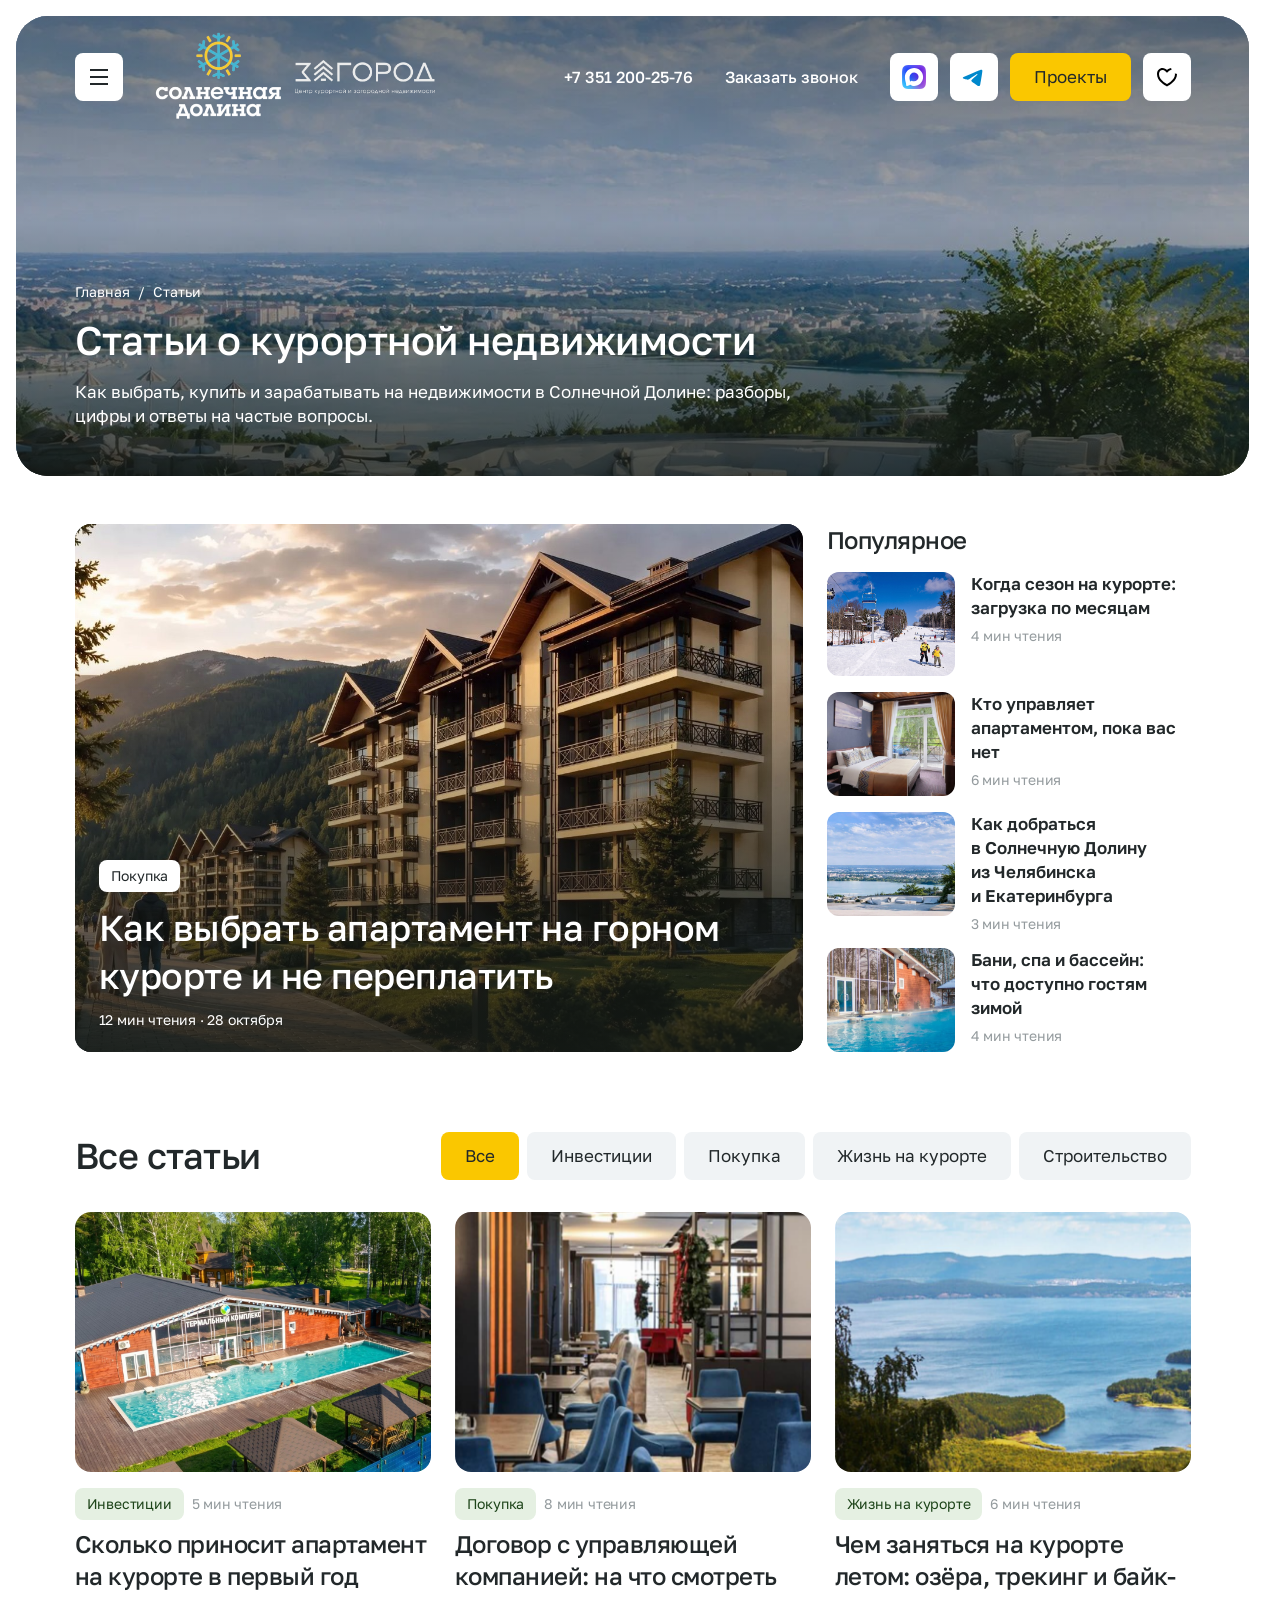
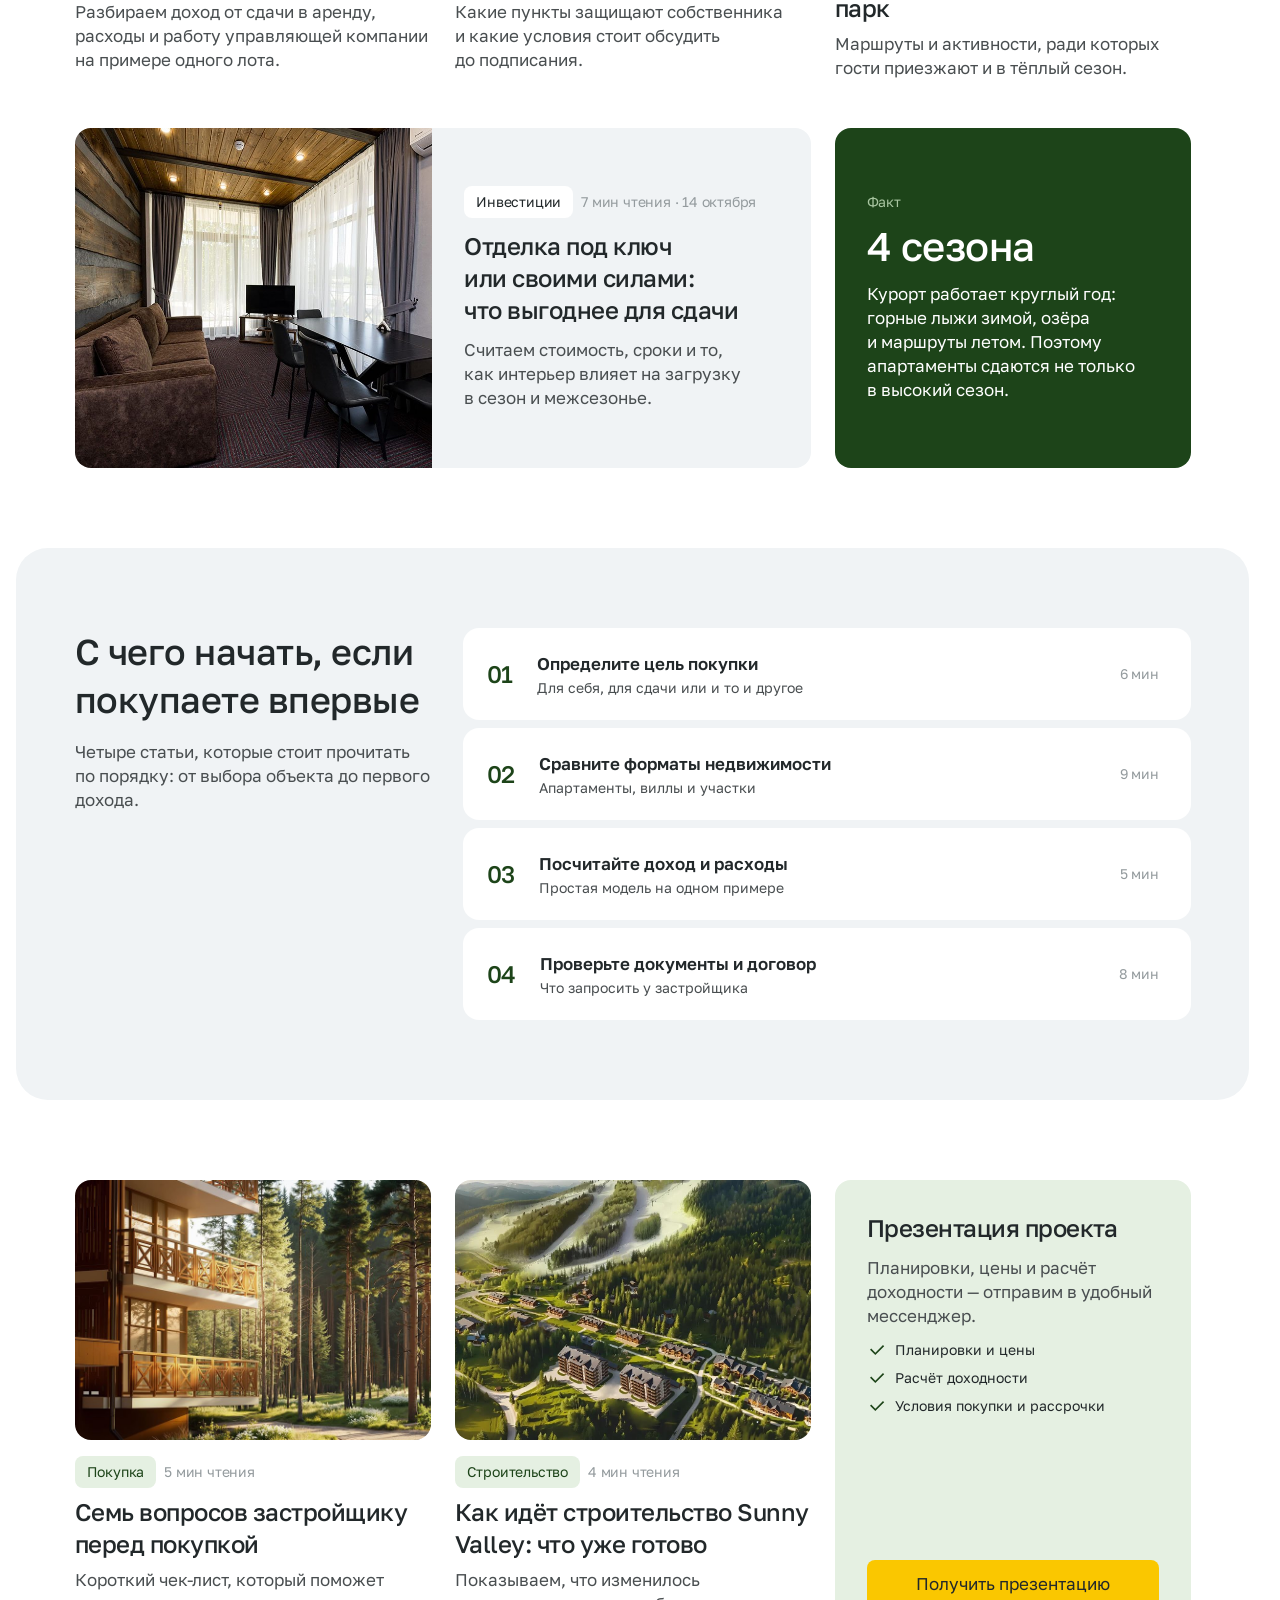
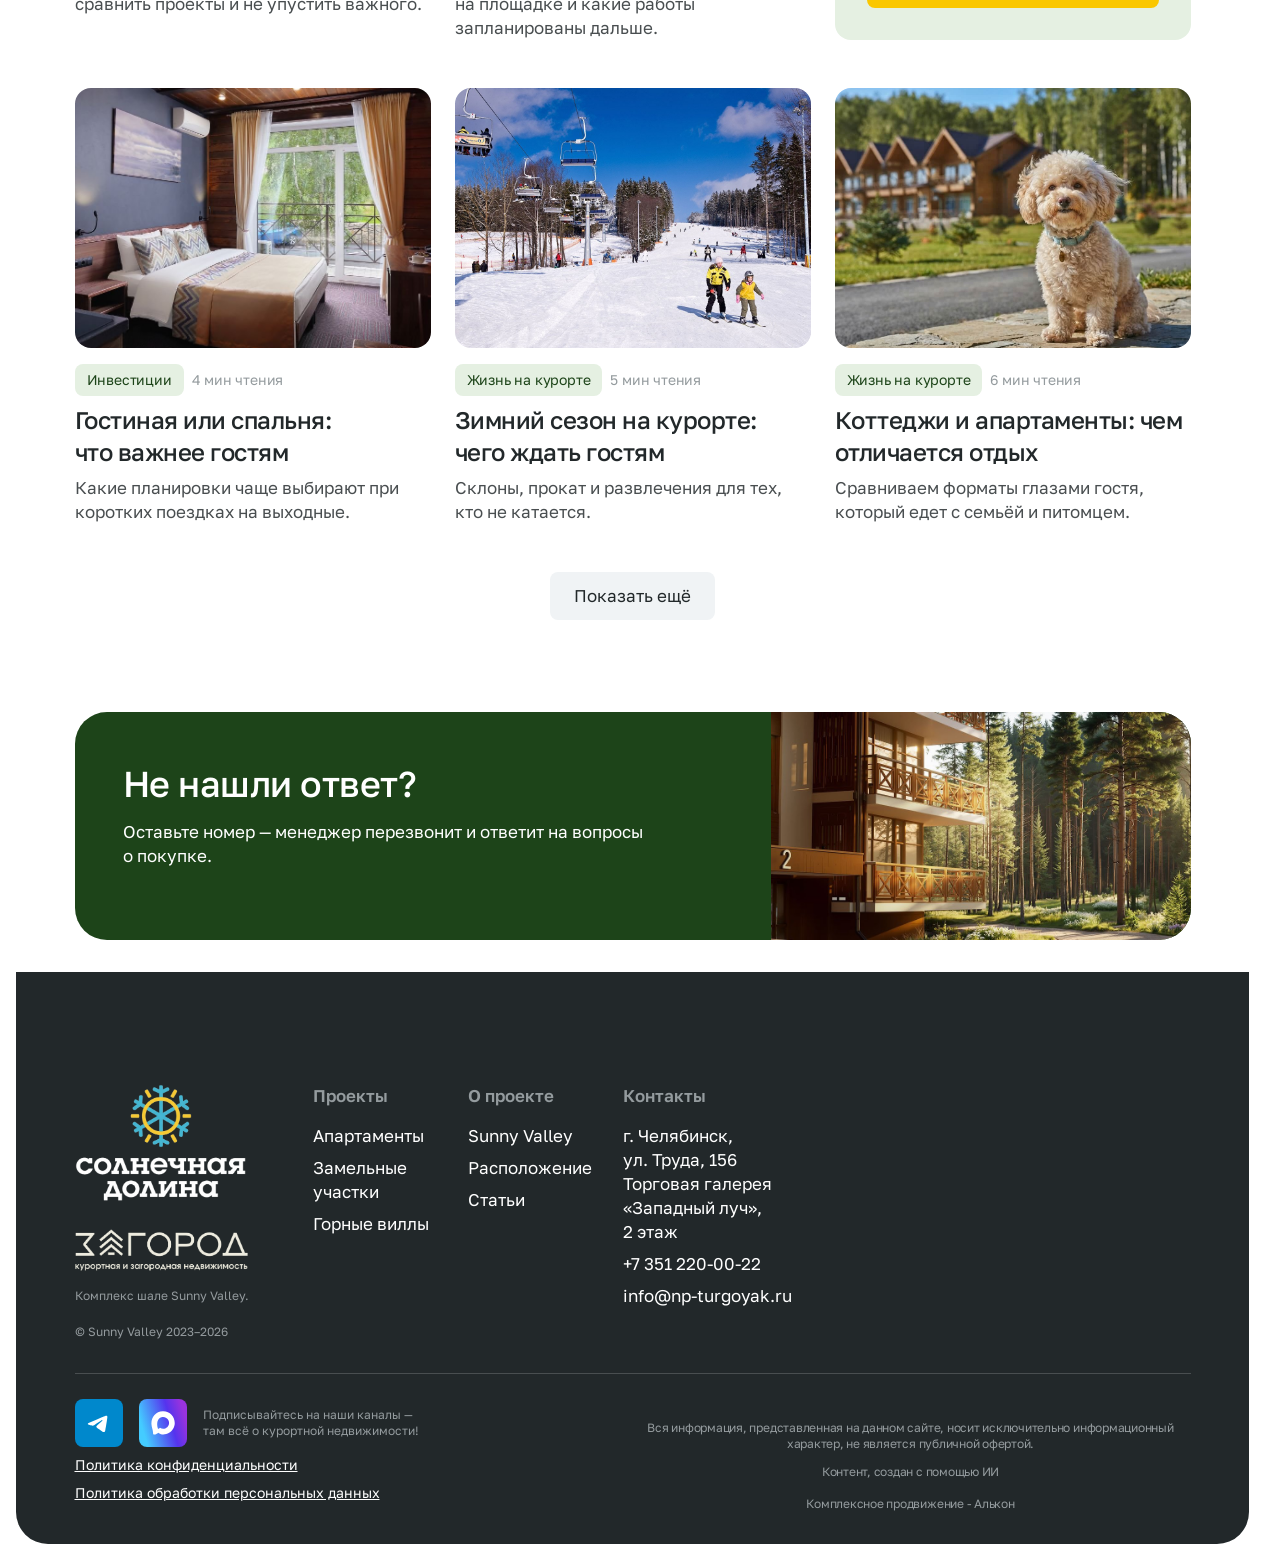
==== articles.html @ 43f81c5d "Add articles list page Co-Authored-By: Claude Opus 5.5 <noreply@anthropic.com>" ====
<!DOCTYPE html>
<html lang="ru">
<head>
  <meta charset="UTF-8">
  <meta name="viewport" content="width=device-width, initial-scale=1.0">
  <meta name="format-detection" content="telephone=no">
  <title>Статьи о курортной недвижимости — Солнечная Долина</title>
  <meta name="description" content="Как выбрать, купить и зарабатывать на недвижимости в Солнечной Долине: разборы, цифры и ответы на частые вопросы.">
  <link rel="preconnect" href="https://fonts.googleapis.com">
  <link rel="preconnect" href="https://fonts.gstatic.com" crossorigin>
  <link href="https://fonts.googleapis.com/css2?family=Golos+Text:wght@400..900&display=swap" rel="stylesheet">
  <!-- Snapshot of the live site's styles, for local preview only. On the site they come from the template. -->
  <link rel="stylesheet" href="assets/css/site/fav-aparts.css">
  <link rel="stylesheet" href="assets/css/site/site-inline.css">
  <link rel="stylesheet" href="assets/css/articles.css">
</head>
<body id="up" class="main-body articles-page">
<!-- SITE HEADER: comes from the site template -->
<header class="header hidden header_sticky" id="header-sticky">
      <div class="header__menu-dimmer"></div>
      <div class="container">
      <div class="header__background"></div>
      <div class="header__container">
        <div class="header__hamburger-wrapper">
          <button class="header__hamburger-button button button_icn" data-hint-text="Меню">
            <img src="data:image/svg+xml,%3csvg%20width='24'%20height='24'%20viewBox='0%200%2024%2024'%20fill='none'%20xmlns='http://www.w3.org/2000/svg'%3e%3cpath%20d='M3%204H21V6H3V4ZM3%2011H21V13H3V11ZM3%2018H21V20H3V18Z'%20fill='%2322282A'/%3e%3c/svg%3e" alt="hamburger-icon">
          </button>
          <button class="header__close-button header__hamburger-button button button_icn button_light" data-hint-text="Закрыть меню">
            <img src="data:image/svg+xml,%3csvg%20width='24'%20height='24'%20viewBox='0%200%2024%2024'%20fill='none'%20xmlns='http://www.w3.org/2000/svg'%3e%3cpath%20d='M11.9997%2010.5865L16.9495%205.63672L18.3637%207.05093L13.4139%2012.0007L18.3637%2016.9504L16.9495%2018.3646L11.9997%2013.4149L7.04996%2018.3646L5.63574%2016.9504L10.5855%2012.0007L5.63574%207.05093L7.04996%205.63672L11.9997%2010.5865Z'%20fill='%2322282A'/%3e%3c/svg%3e" alt="hamburger-icon">
          </button>
          <div class="header__hamburder-menu">
                <nav>
                                      <a href="#o_nas" class="header__hamburder-menu-link">О проекте</a>
                                      <a href="#section-advantages" class="header__hamburder-menu-link">Инфраструктура</a>
                                      <a href="#contacts" class="header__hamburder-menu-link">Контакты</a>
                                  </nav>
                <nav class="header__hamburder-menu-projects">
                  <a href="/apartments/" class="header__hamburder-menu-link">Апартаменты</a>
                  <a href="/4sezona/" class="header__hamburder-menu-link">Земельные участки</a>
                  <a href="/houses/" class="header__hamburder-menu-link">Горные виллы</a>
              <a href="articles.html" class="header__hamburder-menu-link">Статьи</a>
                </nav>
                                <div class="header__hamburger-contacts">
                  <div class="header__hamburger-contacts-buttons">
                    <a href="https://max.ru/u/f9LHodD0cOL8bo70xZxo55q7_jvmMdqgrEBxCfWlBI1Q8cMoKsWiyhj1p1c" target="_blank" class="button button_icn button_light" style="width: 100%;" data-hint-text="Написать в Max">
                      <img src="assets/img/max-logo.svg" style="width:24px;height:24px;" alt="max-icon">
                    </a>
                    <a href="https://t.me/Zagorodapart" target="_blank" class="button button_icn button_light" style="width: 100%;" data-hint-text="Написать в Telegram">
                      <img src="data:image/svg+xml,%3csvg%20width='24'%20height='24'%20viewBox='0%200%2024%2024'%20fill='none'%20xmlns='http://www.w3.org/2000/svg'%3e%3cpath%20d='M2.14753%2011.8099C7.3949%209.52374%2010.894%208.01654%2012.6447%207.28833C17.6435%205.20916%2018.6822%204.84799%2019.3592%204.83606C19.5081%204.83344%2019.8411%204.87034%2020.0567%205.04534C20.2388%205.1931%2020.2889%205.39271%2020.3129%205.5328C20.3369%205.6729%2020.3667%205.99204%2020.343%206.2414C20.0721%209.08763%2018.9%2015.9947%2018.3037%2019.1825C18.0514%2020.5314%2017.5546%2020.9836%2017.0736%2021.0279C16.0283%2021.1241%2015.2345%2020.3371%2014.2221%2019.6735C12.6379%2018.635%2011.7429%2017.9885%2010.2051%2016.9751C8.42795%2015.804%209.58001%2015.1603%2010.5928%2014.1084C10.8579%2013.8331%2015.4635%209.64397%2015.5526%209.26395C15.5637%209.21642%2015.5741%209.03926%2015.4688%208.94571C15.3636%208.85216%2015.2083%208.88415%2015.0962%208.9096C14.9373%208.94566%2012.4064%2010.6184%207.50365%2013.928C6.78528%2014.4212%206.13461%2014.6616%205.55163%2014.649C4.90893%2014.6351%203.67265%2014.2856%202.7536%2013.9869C1.62635%2013.6204%200.730432%2013.4267%200.808447%2012.8044C0.849081%2012.4803%201.29544%2012.1488%202.14753%2011.8099Z'%20fill='%230088CC'/%3e%3c/svg%3e" alt="telegram-icon">
                    </a>
                  </div>
                  <span class="header__hamburger-contacts-address">
                    г. Челябинск, ул.&nbsp;Труда, 156 Торговая галерея &laquo;Западный луч&raquo;, 2&nbsp;этаж                  </span>
                  <span class="header__hamburger-contacts-address">
                                      </span>
                  <a href="tel:+73512200022" class="header__hamburger-contacts-phone">+7 351 220-00-22</a>
                </div>  
          </div>
        </div>
        <a href="/" class="header__logo">
          <img class="header__logo_mobile" src="assets/img/logo-sun.png" alt="baden-logo">
          <img class="header__logo_desc header__logo_desc_sun" src="assets/img/logo-sun.png" alt="baden-logo">
        </a>
        <a href="#up" class="header__up-link">
          <svg width="24" height="24" viewBox="0 0 24 24" fill="currentColor" xmlns="http://www.w3.org/2000/svg">
            <path d="M12.9999 7.82843V20H10.9999V7.82843L5.6359 13.1924L4.22168 11.7782L11.9999 4L19.7781 11.7782L18.3639 13.1924L12.9999 7.82843Z"/>
          </svg>            
          Наверх
        </a>
        <a href="tel:+73512200022" class="header__link header__phone-link">+7 351 200-25-76</a>
        <a class="header__link form-popup-btn" data-popup-text="Получить консультацию специалиста">Заказать звонок</a>
        <div class="header__buttons-container"> 
          <a href="https://max.ru/u/f9LHodD0cOL8bo70xZxo55q7_jvmMdqgrEBxCfWlBI1Q8cMoKsWiyhj1p1c" target="_blank" class="button button_icn whatsapp-btn" data-hint-text="Написать в Max">
            <img src="assets/img/max-logo.svg" style="width:24px;height:24px;" alt="max-icon">
          </a>
          <a href="https://t.me/Zagorodapart" target="_blank" class="button button_icn tg-btn" data-hint-text="Написать в Telegram">
            <img src="data:image/svg+xml,%3csvg%20width='24'%20height='24'%20viewBox='0%200%2024%2024'%20fill='none'%20xmlns='http://www.w3.org/2000/svg'%3e%3cpath%20d='M2.14753%2011.8099C7.3949%209.52374%2010.894%208.01654%2012.6447%207.28833C17.6435%205.20916%2018.6822%204.84799%2019.3592%204.83606C19.5081%204.83344%2019.8411%204.87034%2020.0567%205.04534C20.2388%205.1931%2020.2889%205.39271%2020.3129%205.5328C20.3369%205.6729%2020.3667%205.99204%2020.343%206.2414C20.0721%209.08763%2018.9%2015.9947%2018.3037%2019.1825C18.0514%2020.5314%2017.5546%2020.9836%2017.0736%2021.0279C16.0283%2021.1241%2015.2345%2020.3371%2014.2221%2019.6735C12.6379%2018.635%2011.7429%2017.9885%2010.2051%2016.9751C8.42795%2015.804%209.58001%2015.1603%2010.5928%2014.1084C10.8579%2013.8331%2015.4635%209.64397%2015.5526%209.26395C15.5637%209.21642%2015.5741%209.03926%2015.4688%208.94571C15.3636%208.85216%2015.2083%208.88415%2015.0962%208.9096C14.9373%208.94566%2012.4064%2010.6184%207.50365%2013.928C6.78528%2014.4212%206.13461%2014.6616%205.55163%2014.649C4.90893%2014.6351%203.67265%2014.2856%202.7536%2013.9869C1.62635%2013.6204%200.730432%2013.4267%200.808447%2012.8044C0.849081%2012.4803%201.29544%2012.1488%202.14753%2011.8099Z'%20fill='%230088CC'/%3e%3c/svg%3e" alt="telegram-icon">
          </a>
                                      <a href="/projects/" class="button button_main header__apart-btn">
                  Проекты                </a>
                        
            <a class="button button_icn hint_to_right header-fav-btn" data-hint-text="В избранном пусто" href="/favourites">
                <svg width="24" height="24" viewBox="0 0 24 24" fill="var(--svg-gray-color)" xmlns="http://www.w3.org/2000/svg">
                  <path d="M16.5 3C19.5376 3 22 5.5 22 9C22 16 14.5 20 12 21.5C9.5 20 2 16 2 9C2 5.5 4.5 3 7.5 3C9.35997 3 11 4 12 5C13 4 14.64 3 16.5 3ZM12.9339 18.6038C13.8155 18.0485 14.61 17.4955 15.3549 16.9029C18.3337 14.533 20 11.9435 20 9C20 6.64076 18.463 5 16.5 5C15.4241 5 14.2593 5.56911 13.4142 6.41421L12 7.82843L10.5858 6.41421C9.74068 5.56911 8.5759 5 7.5 5C5.55906 5 4 6.6565 4 9C4 11.9435 5.66627 14.533 8.64514 16.9029C9.39 17.4955 10.1845 18.0485 11.0661 18.6038C11.3646 18.7919 11.6611 18.9729 12 19.1752C12.3389 18.9729 12.6354 18.7919 12.9339 18.6038Z"/>
                </svg>    
                <div class="fav-button-count"></div> 
              </a>
                  </div>
      </div>
    </div>
  </header>
<div class="header_logo_mobile_banner">
  <img src="assets/img/logo-strip.svg" alt="Загород: курортная и загородная недвижимость">
</div>
<section class="hero articles-hero" id="hero">
<header class="header header_main_bl">
  <div class="header__menu-dimmer"></div>  
  <div class="container">
      <div class="header__background"></div>
      <div class="header__container">
        <div class="header__hamburger-wrapper">
          <button class="header__hamburger-button button button_icn"  data-hint-text="Меню">
            <img src="data:image/svg+xml,%3csvg%20width='24'%20height='24'%20viewBox='0%200%2024%2024'%20fill='none'%20xmlns='http://www.w3.org/2000/svg'%3e%3cpath%20d='M3%204H21V6H3V4ZM3%2011H21V13H3V11ZM3%2018H21V20H3V18Z'%20fill='%2322282A'/%3e%3c/svg%3e" alt="hamburger-icon">
          </button>
          <button class="header__close-button header__hamburger-button button button_icn button_light"  data-hint-text="Закрыть меню">
            <img src="data:image/svg+xml,%3csvg%20width='24'%20height='24'%20viewBox='0%200%2024%2024'%20fill='none'%20xmlns='http://www.w3.org/2000/svg'%3e%3cpath%20d='M11.9997%2010.5865L16.9495%205.63672L18.3637%207.05093L13.4139%2012.0007L18.3637%2016.9504L16.9495%2018.3646L11.9997%2013.4149L7.04996%2018.3646L5.63574%2016.9504L10.5855%2012.0007L5.63574%207.05093L7.04996%205.63672L11.9997%2010.5865Z'%20fill='%2322282A'/%3e%3c/svg%3e" alt="hamburger-icon">
          </button>
          <div class="header__hamburder-menu">
            <nav>
                              <a href="#o_nas" class="header__hamburder-menu-link">О проекте</a>
                              <a href="#section-advantages" class="header__hamburder-menu-link">Инфраструктура</a>
                              <a href="#contacts" class="header__hamburder-menu-link">Контакты</a>
                          </nav>
            <nav class="header__hamburder-menu-projects">
              <a href="/apartments/" class="header__hamburder-menu-link">Апартаменты</a>
              <a href="/4sezona/" class="header__hamburder-menu-link">Земельные участки</a>
              <a href="/houses/" class="header__hamburder-menu-link">Горные виллы</a>
              <a href="articles.html" class="header__hamburder-menu-link">Статьи</a>
            </nav>
                        <div class="header__hamburger-contacts">
              <div class="header__hamburger-contacts-buttons">
                <a href="https://max.ru/u/f9LHodD0cOL8bo70xZxo55q7_jvmMdqgrEBxCfWlBI1Q8cMoKsWiyhj1p1c" target="_blank" class="button button_icn button_light" style="width: 100%;" data-hint-text="Написать в Max">
                  <img src="assets/img/max-logo.svg" alt="max-icon" style="width: 24px; height: 24px;">
                </a>
                <a href="https://t.me/Zagorodapart" target="_blank" class="button button_icn button_light" style="width: 100%;" data-hint-text="Написать в Telegram">
                  <img src="data:image/svg+xml,%3csvg%20width='24'%20height='24'%20viewBox='0%200%2024%2024'%20fill='none'%20xmlns='http://www.w3.org/2000/svg'%3e%3cpath%20d='M2.14753%2011.8099C7.3949%209.52374%2010.894%208.01654%2012.6447%207.28833C17.6435%205.20916%2018.6822%204.84799%2019.3592%204.83606C19.5081%204.83344%2019.8411%204.87034%2020.0567%205.04534C20.2388%205.1931%2020.2889%205.39271%2020.3129%205.5328C20.3369%205.6729%2020.3667%205.99204%2020.343%206.2414C20.0721%209.08763%2018.9%2015.9947%2018.3037%2019.1825C18.0514%2020.5314%2017.5546%2020.9836%2017.0736%2021.0279C16.0283%2021.1241%2015.2345%2020.3371%2014.2221%2019.6735C12.6379%2018.635%2011.7429%2017.9885%2010.2051%2016.9751C8.42795%2015.804%209.58001%2015.1603%2010.5928%2014.1084C10.8579%2013.8331%2015.4635%209.64397%2015.5526%209.26395C15.5637%209.21642%2015.5741%209.03926%2015.4688%208.94571C15.3636%208.85216%2015.2083%208.88415%2015.0962%208.9096C14.9373%208.94566%2012.4064%2010.6184%207.50365%2013.928C6.78528%2014.4212%206.13461%2014.6616%205.55163%2014.649C4.90893%2014.6351%203.67265%2014.2856%202.7536%2013.9869C1.62635%2013.6204%200.730432%2013.4267%200.808447%2012.8044C0.849081%2012.4803%201.29544%2012.1488%202.14753%2011.8099Z'%20fill='%230088CC'/%3e%3c/svg%3e" alt="telegram-icon">
                </a>
              </div>
              <span class="header__hamburger-contacts-address">
                г. Челябинск, ул.&nbsp;Труда, 156 Торговая галерея &laquo;Западный луч&raquo;, 2&nbsp;этаж              </span>
              <span class="header__hamburger-contacts-address">
                              </span>
              <a href="tel:+73512200022" class="header__hamburger-contacts-phone">+7 351 220-00-22</a>
            </div>  
          </div>
        </div>
        <a href="/" class="header__logo">
                    <img class="header__logo_mobile" src="assets/img/logo-sun.png" alt="baden-logo">
          <img class="header__logo_desc header__logo_desc_sun" src="assets/img/logo-sun.png" alt="baden-logo">
          <img class="header__logo_desc header__logo_desc_z" src="assets/img/logo-zagorod-footer.png" alt="baden-logo">
        </a>
        <a href="tel:+73512200022" class="header__link header__phone-link">+7 351 200-25-76</a>
        <burron class="header__link form-popup-btn" data-popup-text="Получить консультацию специалиста">Заказать звонок</burron>
        <div class="header__buttons-container">
          <a href="https://max.ru/u/f9LHodD0cOL8bo70xZxo55q7_jvmMdqgrEBxCfWlBI1Q8cMoKsWiyhj1p1c" target="_blank" class="button button_icn whatsapp-btn" data-hint-text="Написать в Max">
            <img src="assets/img/max-logo.svg" alt="max-icon" style="width: 24px; height: 24px;">
          </a>
          <a href="https://t.me/Zagorodapart" target="_blank" class="button button_icn tg-btn" data-hint-text="Написать в Telegram">
            <img src="data:image/svg+xml,%3csvg%20width='24'%20height='24'%20viewBox='0%200%2024%2024'%20fill='none'%20xmlns='http://www.w3.org/2000/svg'%3e%3cpath%20d='M2.14753%2011.8099C7.3949%209.52374%2010.894%208.01654%2012.6447%207.28833C17.6435%205.20916%2018.6822%204.84799%2019.3592%204.83606C19.5081%204.83344%2019.8411%204.87034%2020.0567%205.04534C20.2388%205.1931%2020.2889%205.39271%2020.3129%205.5328C20.3369%205.6729%2020.3667%205.99204%2020.343%206.2414C20.0721%209.08763%2018.9%2015.9947%2018.3037%2019.1825C18.0514%2020.5314%2017.5546%2020.9836%2017.0736%2021.0279C16.0283%2021.1241%2015.2345%2020.3371%2014.2221%2019.6735C12.6379%2018.635%2011.7429%2017.9885%2010.2051%2016.9751C8.42795%2015.804%209.58001%2015.1603%2010.5928%2014.1084C10.8579%2013.8331%2015.4635%209.64397%2015.5526%209.26395C15.5637%209.21642%2015.5741%209.03926%2015.4688%208.94571C15.3636%208.85216%2015.2083%208.88415%2015.0962%208.9096C14.9373%208.94566%2012.4064%2010.6184%207.50365%2013.928C6.78528%2014.4212%206.13461%2014.6616%205.55163%2014.649C4.90893%2014.6351%203.67265%2014.2856%202.7536%2013.9869C1.62635%2013.6204%200.730432%2013.4267%200.808447%2012.8044C0.849081%2012.4803%201.29544%2012.1488%202.14753%2011.8099Z'%20fill='%230088CC'/%3e%3c/svg%3e" alt="telegram-icon">
          </a>
                                          <a href="/projects/" class="button button_mobile button_main header__apart-btn">
                    Проекты                  </a>
                            <a class="button button_icn hint_to_right header-fav-btn" data-hint-text="В избранном пусто" href="/favourites">
                <svg width="24" height="24" viewBox="0 0 24 24" fill="var(--svg-gray-color)" xmlns="http://www.w3.org/2000/svg">
                  <path d="M16.5 3C19.5376 3 22 5.5 22 9C22 16 14.5 20 12 21.5C9.5 20 2 16 2 9C2 5.5 4.5 3 7.5 3C9.35997 3 11 4 12 5C13 4 14.64 3 16.5 3ZM12.9339 18.6038C13.8155 18.0485 14.61 17.4955 15.3549 16.9029C18.3337 14.533 20 11.9435 20 9C20 6.64076 18.463 5 16.5 5C15.4241 5 14.2593 5.56911 13.4142 6.41421L12 7.82843L10.5858 6.41421C9.74068 5.56911 8.5759 5 7.5 5C5.55906 5 4 6.6565 4 9C4 11.9435 5.66627 14.533 8.64514 16.9029C9.39 17.4955 10.1845 18.0485 11.0661 18.6038C11.3646 18.7919 11.6611 18.9729 12 19.1752C12.3389 18.9729 12.6354 18.7919 12.9339 18.6038Z"/>
                </svg>   
                <div class="fav-button-count"></div> 
              </a>
                  </div>
      </div>
  </div>
</header>
  <div class="articles-hero__card">
    <img class="articles-hero__image" src="assets/img/lake-terrace.jpg" alt="" width="1600" height="824">
    <div class="container">
      <div class="articles-hero__content">
        <nav aria-label="Хлебные крошки">
          <ol class="articles-breadcrumbs"><li><a href="/">Главная</a></li><li>Статьи</li></ol>
        </nav>
        <div class="articles-hero__text">
          <h1 class="articles-title">Статьи о&nbsp;курортной недвижимости</h1>
          <p class="articles-text">Как&nbsp;выбрать, купить и&nbsp;зарабатывать на&nbsp;недвижимости в&nbsp;Солнечной Долине: разборы, цифры и&nbsp;ответы на&nbsp;частые вопросы.</p>
        </div>
      </div>
    </div>
  </div>
</section>

<main>
<div class="container">
  <section class="articles-featured" data-article-curated aria-label="Главное">
    <article class="article-card article-card_featured">
      <img class="article-card__image" src="assets/img/hero-apartments.jpg" alt="" width="856" height="520">
      <div class="article-card__body">
        <span class="article-tag article-tag_white">Покупка</span>
        <h2 class="articles-heading"><a class="article-card__link" href="article.html">Как&nbsp;выбрать апартамент на&nbsp;горном курорте и&nbsp;не&nbsp;переплатить</a></h2>
        <span class="articles-muted">12&nbsp;мин чтения · 28&nbsp;октября</span>
      </div>
    </article>
    <div class="articles-popular">
      <h2 class="articles-subheading">Популярное</h2>
      <article class="article-card article-card_compact">
        <img class="article-card__image" src="assets/img/ski-lift.jpg" alt="" loading="lazy" width="128" height="104">
        <div class="article-card__body">
          <a class="article-card__link articles-text" href="article.html">Когда сезон на&nbsp;курорте: загрузка по&nbsp;месяцам</a>
          <span class="articles-muted">4&nbsp;мин чтения</span>
        </div>
      </article>
      <article class="article-card article-card_compact">
        <img class="article-card__image" src="assets/img/interior-bedroom.jpg" alt="" loading="lazy" width="128" height="104">
        <div class="article-card__body">
          <a class="article-card__link articles-text" href="article.html">Кто управляет апартаментом, пока вас нет</a>
          <span class="articles-muted">6&nbsp;мин чтения</span>
        </div>
      </article>
      <article class="article-card article-card_compact">
        <img class="article-card__image" src="assets/img/lake-terrace.jpg" alt="" loading="lazy" width="128" height="104">
        <div class="article-card__body">
          <a class="article-card__link articles-text" href="article.html">Как&nbsp;добраться в&nbsp;Солнечную Долину из&nbsp;Челябинска и&nbsp;Екатеринбурга</a>
          <span class="articles-muted">3&nbsp;мин чтения</span>
        </div>
      </article>
      <article class="article-card article-card_compact">
        <img class="article-card__image" src="assets/img/pool-winter.jpg" alt="" loading="lazy" width="128" height="104">
        <div class="article-card__body">
          <a class="article-card__link articles-text" href="article.html">Бани, спа и&nbsp;бассейн: что&nbsp;доступно гостям зимой</a>
          <span class="articles-muted">4&nbsp;мин чтения</span>
        </div>
      </article>
    </div>
  </section>

  <section class="articles-section">
    <div class="articles-toolbar">
      <h2 class="articles-heading">Все статьи</h2>
      <div class="articles-filters" data-article-filters role="group" aria-label="Рубрики">
        <button class="button tab active" type="button" data-article-filter="all" aria-pressed="true">Все</button>
        <button class="button tab" type="button" data-article-filter="invest" aria-pressed="false">Инвестиции</button>
        <button class="button tab" type="button" data-article-filter="purchase" aria-pressed="false">Покупка</button>
        <button class="button tab" type="button" data-article-filter="resort" aria-pressed="false">Жизнь на&nbsp;курорте</button>
        <button class="button tab" type="button" data-article-filter="construction" aria-pressed="false">Строительство</button>
      </div>
    </div>
    <div class="articles-grid">
  <article class="article-card" data-article-category="invest">
    <img class="article-card__image" src="assets/img/pool-aerial.jpg" alt="" loading="lazy" width="416" height="260">
    <div class="article-card__body">
      <div class="article-card__meta">
        <span class="article-tag">Инвестиции</span>
        <span class="articles-muted">5&nbsp;мин чтения</span>
      </div>
      <h3 class="articles-subheading"><a class="article-card__link" href="article.html">Сколько приносит апартамент на&nbsp;курорте в&nbsp;первый год</a></h3>
      <p class="article-card__excerpt articles-text">Разбираем доход от&nbsp;сдачи в&nbsp;аренду, расходы и&nbsp;работу управляющей компании на&nbsp;примере одного лота.</p>
    </div>
  </article>
  <article class="article-card" data-article-category="purchase">
    <img class="article-card__image" src="assets/img/restaurant.jpg" alt="" loading="lazy" width="416" height="260">
    <div class="article-card__body">
      <div class="article-card__meta">
        <span class="article-tag">Покупка</span>
        <span class="articles-muted">8&nbsp;мин чтения</span>
      </div>
      <h3 class="articles-subheading"><a class="article-card__link" href="article.html">Договор с&nbsp;управляющей компанией: на&nbsp;что&nbsp;смотреть</a></h3>
      <p class="article-card__excerpt articles-text article-card__excerpt_optional">Какие пункты защищают собственника и&nbsp;какие условия стоит обсудить до&nbsp;подписания.</p>
    </div>
  </article>
  <article class="article-card" data-article-category="resort">
    <img class="article-card__image" src="assets/img/lake-view.jpg" alt="" loading="lazy" width="416" height="260">
    <div class="article-card__body">
      <div class="article-card__meta">
        <span class="article-tag">Жизнь на&nbsp;курорте</span>
        <span class="articles-muted">6&nbsp;мин чтения</span>
      </div>
      <h3 class="articles-subheading"><a class="article-card__link" href="article.html">Чем заняться на&nbsp;курорте летом: озёра, трекинг и&nbsp;байк-парк</a></h3>
      <p class="article-card__excerpt articles-text article-card__excerpt_optional">Маршруты и&nbsp;активности, ради которых гости приезжают и&nbsp;в&nbsp;тёплый сезон.</p>
    </div>
  </article>
  <article class="article-card article-card_horizontal" data-article-category="invest">
    <img class="article-card__image" src="assets/img/interior-living.jpg" alt="" loading="lazy" width="416" height="260">
    <div class="article-card__body">
      <div class="article-card__meta">
        <span class="article-tag article-tag_white">Инвестиции</span>
        <span class="articles-muted">7&nbsp;мин чтения · 14&nbsp;октября</span>
      </div>
      <h3 class="articles-subheading"><a class="article-card__link" href="article.html">Отделка под ключ или&nbsp;своими силами: что&nbsp;выгоднее для&nbsp;сдачи</a></h3>
      <p class="article-card__excerpt articles-text article-card__excerpt_optional">Считаем стоимость, сроки и&nbsp;то, как&nbsp;интерьер влияет на&nbsp;загрузку в&nbsp;сезон и&nbsp;межсезонье.</p>
    </div>
  </article>
  <aside class="articles-tile articles-tile_fact" data-article-curated>
    <span class="articles-muted">Факт</span>
    <span class="articles-title">4&nbsp;сезона</span>
    <p class="articles-text">Курорт работает круглый год: горные лыжи зимой, озёра и&nbsp;маршруты летом. Поэтому апартаменты сдаются не&nbsp;только в&nbsp;высокий сезон.</p>
  </aside>
    </div>
  </section>
</div>

<section class="articles-band" data-article-curated aria-labelledby="start-heading">
  <div class="container">
    <div class="articles-band__inner">
      <div class="articles-band__intro">
        <h2 class="articles-heading articles-heading_band" id="start-heading">С&nbsp;чего начать, если покупаете впервые</h2>
        <p class="articles-text">Четыре статьи, которые стоит прочитать по&nbsp;порядку: от&nbsp;выбора объекта до&nbsp;первого дохода.</p>
      </div>
      <ol class="articles-steps-list">
        <li><a href="article.html">
          <span class="articles-subheading articles-steps-list__number">01</span>
          <span class="articles-steps-list__text"><span class="articles-steps-list__title articles-text">Определите цель покупки</span><span class="articles-steps-list__note">Для&nbsp;себя, для&nbsp;сдачи или&nbsp;и&nbsp;то и&nbsp;другое</span></span>
          <span class="articles-muted articles-steps-list__time">6&nbsp;мин</span>
        </a></li>
        <li><a href="article.html">
          <span class="articles-subheading articles-steps-list__number">02</span>
          <span class="articles-steps-list__text"><span class="articles-steps-list__title articles-text">Сравните форматы недвижимости</span><span class="articles-steps-list__note">Апартаменты, виллы и&nbsp;участки</span></span>
          <span class="articles-muted articles-steps-list__time">9&nbsp;мин</span>
        </a></li>
        <li><a href="article.html">
          <span class="articles-subheading articles-steps-list__number">03</span>
          <span class="articles-steps-list__text"><span class="articles-steps-list__title articles-text">Посчитайте доход и&nbsp;расходы</span><span class="articles-steps-list__note">Простая модель на&nbsp;одном примере</span></span>
          <span class="articles-muted articles-steps-list__time">5&nbsp;мин</span>
        </a></li>
        <li><a href="article.html">
          <span class="articles-subheading articles-steps-list__number">04</span>
          <span class="articles-steps-list__text"><span class="articles-steps-list__title articles-text">Проверьте документы и&nbsp;договор</span><span class="articles-steps-list__note">Что&nbsp;запросить у&nbsp;застройщика</span></span>
          <span class="articles-muted articles-steps-list__time">8&nbsp;мин</span>
        </a></li>
      </ol>
    </div>
  </div>
</section>

<div class="container">
  <section class="articles-section" aria-label="Ещё статьи">
    <div class="articles-grid">
  <article class="article-card" data-article-category="purchase">
    <img class="article-card__image" src="assets/img/balcony-forest.jpg" alt="" loading="lazy" width="416" height="260">
    <div class="article-card__body">
      <div class="article-card__meta">
        <span class="article-tag">Покупка</span>
        <span class="articles-muted">5&nbsp;мин чтения</span>
      </div>
      <h3 class="articles-subheading"><a class="article-card__link" href="article.html">Семь вопросов застройщику перед покупкой</a></h3>
      <p class="article-card__excerpt articles-text article-card__excerpt_optional">Короткий чек-лист, который поможет сравнить проекты и&nbsp;не&nbsp;упустить важного.</p>
    </div>
  </article>
  <article class="article-card" data-article-category="construction">
    <img class="article-card__image" src="assets/img/genplan-aerial.jpg" alt="" loading="lazy" width="416" height="260">
    <div class="article-card__body">
      <div class="article-card__meta">
        <span class="article-tag">Строительство</span>
        <span class="articles-muted">4&nbsp;мин чтения</span>
      </div>
      <h3 class="articles-subheading"><a class="article-card__link" href="article.html">Как&nbsp;идёт строительство Sunny Valley: что&nbsp;уже готово</a></h3>
      <p class="article-card__excerpt articles-text article-card__excerpt_optional">Показываем, что&nbsp;изменилось на&nbsp;площадке и&nbsp;какие работы запланированы дальше.</p>
    </div>
  </article>
  <aside class="articles-tile articles-tile_promo" data-article-curated>
    <div>
      <h3 class="articles-subheading">Презентация проекта</h3>
      <p class="articles-text">Планировки, цены и&nbsp;расчёт доходности&nbsp;— отправим в&nbsp;удобный мессенджер.</p>
      <ul class="articles-points">
        <li><svg viewBox="0 0 24 24" aria-hidden="true"><path d="M10 15.17L19.19 5.98L20.6 7.4L10 18L3.64 11.64L5.05 10.22L10 15.17Z"/></svg>Планировки и&nbsp;цены</li>
        <li><svg viewBox="0 0 24 24" aria-hidden="true"><path d="M10 15.17L19.19 5.98L20.6 7.4L10 18L3.64 11.64L5.05 10.22L10 15.17Z"/></svg>Расчёт доходности</li>
        <li><svg viewBox="0 0 24 24" aria-hidden="true"><path d="M10 15.17L19.19 5.98L20.6 7.4L10 18L3.64 11.64L5.05 10.22L10 15.17Z"/></svg>Условия покупки и&nbsp;рассрочки</li>
      </ul>
    </div>
    <a class="button button_main" href="#contact-form">Получить презентацию</a>
  </aside>
  <article class="article-card" data-article-category="invest" data-article-collapsed>
    <img class="article-card__image" src="assets/img/interior-bedroom.jpg" alt="" loading="lazy" width="416" height="260">
    <div class="article-card__body">
      <div class="article-card__meta">
        <span class="article-tag">Инвестиции</span>
        <span class="articles-muted">4&nbsp;мин чтения</span>
      </div>
      <h3 class="articles-subheading"><a class="article-card__link" href="article.html">Гостиная или&nbsp;спальня: что&nbsp;важнее гостям</a></h3>
      <p class="article-card__excerpt articles-text article-card__excerpt_optional">Какие планировки чаще выбирают при коротких поездках на&nbsp;выходные.</p>
    </div>
  </article>
  <article class="article-card" data-article-category="resort" data-article-collapsed>
    <img class="article-card__image" src="assets/img/ski-lift.jpg" alt="" loading="lazy" width="416" height="260">
    <div class="article-card__body">
      <div class="article-card__meta">
        <span class="article-tag">Жизнь на&nbsp;курорте</span>
        <span class="articles-muted">5&nbsp;мин чтения</span>
      </div>
      <h3 class="articles-subheading"><a class="article-card__link" href="article.html">Зимний сезон на&nbsp;курорте: чего ждать гостям</a></h3>
      <p class="article-card__excerpt articles-text article-card__excerpt_optional">Склоны, прокат и&nbsp;развлечения для&nbsp;тех, кто не&nbsp;катается.</p>
    </div>
  </article>
  <article class="article-card" data-article-category="resort" data-article-collapsed>
    <img class="article-card__image" src="assets/img/cottages-dog.jpg" alt="" loading="lazy" width="416" height="260">
    <div class="article-card__body">
      <div class="article-card__meta">
        <span class="article-tag">Жизнь на&nbsp;курорте</span>
        <span class="articles-muted">6&nbsp;мин чтения</span>
      </div>
      <h3 class="articles-subheading"><a class="article-card__link" href="article.html">Коттеджи и&nbsp;апартаменты: чем отличается отдых</a></h3>
      <p class="article-card__excerpt articles-text article-card__excerpt_optional">Сравниваем форматы глазами гостя, который едет с&nbsp;семьёй и&nbsp;питомцем.</p>
    </div>
  </article>
    </div>
    <div class="articles-more" data-article-more>
      <button class="button button_light" type="button" data-article-more-button>Показать ещё</button>
      <span class="articles-muted" data-article-more-counter></span>
    </div>
  </section>
</div>

<section class="articles-contact" id="contact-form">
  <div class="container">
    <div class="articles-contact__card">
      <div class="articles-contact__body">
        <div class="articles-contact__intro">
          <h2 class="articles-heading">Не&nbsp;нашли ответ?</h2>
          <p class="articles-text">Оставьте номер&nbsp;— менеджер перезвонит и&nbsp;ответит на&nbsp;вопросы о&nbsp;покупке.</p>
        </div>
        <div data-form-slot></div>
      </div>
      <img class="articles-contact__image" src="assets/img/balcony-forest.jpg" alt="Вид с балкона апартамента на сосновый лес" loading="lazy" width="536" height="400">
    </div>
  </div>
</section>
</main>
<!-- SITE FOOTER: comes from the site template -->
<footer class="footer">
  <div class="container">
    <div class="footer__container">
      
      <div class="footer__info">
        <div class="footer__info-logo-wrapper">
          <a href="/" class="footer__info-logo-link">
            <img class="footer__info-logo" src="assets/img/logo-sun.png" alt="baden-logo">
                          <img src="assets/img/logo-zagorod.png" alt="logo" class="footer__info-logo">
                      </a>
        </div>
        <div class="footer__info-text">
          Комплекс шале Sunny Valley.
          <br><br>
          © Sunny Valley 2023–2026        </div>
      </div>

      <div class="footer__links-col-wrapper">
        
        <div class="footer__links-col">
          <h6 class="footer__col-title">
            Проекты
          </h6>
          <nav class="footer__nav">
            <a href="/apartments/" class="footer__link">Апартаменты</a>
            <a href="/4sezona/" class="footer__link">Замельные участки</a>
            <a href="/houses/" class="footer__link">Горные виллы</a>
          </nav>
        </div>

        <div class="footer__links-col">
          <h6 class="footer__col-title">
            О проекте
          </h6>
          <nav class="footer__nav">
            <a href="/#about" class="footer__link">Sunny Valley</a>
            <a href="/#kontakty" class="footer__link">Расположение</a>
            <a href="articles.html" class="footer__link">Статьи</a>
          </nav>
        </div>

        <div class="footer__contacts">
          <h6 class="footer__col-title">
            Контакты
          </h6>
          <div class="footer__contacts-container">
            <div class="footer__addresses">
                <span class="footer__contacts-text footer__contacts-address-text">
                  г. Челябинск, ул.&nbsp;Труда, 156 Торговая галерея &laquo;Западный луч&raquo;, 2&nbsp;этаж                </span>
                <span class="footer__contacts-text footer__contacts-address-text">
                                  </span>
            </div>
            <span class="footer__contacts-text">
                <a href="tel:+73512200022" class="footer__clickable-link">+7 351 220-00-22</a>
            </span>
            <span class="footer__contacts-text">
                <a href="mailto:info@np-turgoyak.ru" class="footer__clickable-link">info@np-turgoyak.ru</a>
            </span>
          </div>
        </div>
        
        <div class="footer__links-col">
          <div class="footer__widgets-wrapper">
              <iframe frameborder="0" width="150px" height="50px" src="https://widget.2gis.ru/api/widget?org_id=70000001082403482&branch_id=70000001082403483&size=medium&theme=light"></iframe>
              <iframe src="https://yandex.ru/sprav/widget/rating-badge/6217465239?type=rating" width="150" height="50" frameborder="0"></iframe>
          </div>
        </div>

      </div>
    </div>

    <div class="footer__bottom-container">
      <div class="footer__tg-link-wrapper">
        <div class="footer__tg-link">
          <a href="https://t.me/+ztmqgnVSsC5kYjEy" target="_blank" class="button button_icn button_main">
            <img src="data:image/svg+xml,%3csvg%20width='24'%20height='24'%20viewBox='0%200%2024%2024'%20fill='none'%20xmlns='http://www.w3.org/2000/svg'%3e%3cpath%20d='M2.14753%2011.8099C7.3949%209.52374%2010.894%208.01654%2012.6447%207.28833C17.6435%205.20916%2018.6822%204.84799%2019.3592%204.83606C19.5081%204.83344%2019.8411%204.87034%2020.0567%205.04534C20.2388%205.1931%2020.2889%205.39271%2020.3129%205.5328C20.3369%205.6729%2020.3667%205.99204%2020.343%206.2414C20.0721%209.08763%2018.9%2015.9947%2018.3037%2019.1825C18.0514%2020.5314%2017.5546%2020.9836%2017.0736%2021.0279C16.0283%2021.1241%2015.2345%2020.3371%2014.2221%2019.6735C12.6379%2018.635%2011.7429%2017.9885%2010.2051%2016.9751C8.42795%2015.804%209.58001%2015.1603%2010.5928%2014.1084C10.8579%2013.8331%2015.4635%209.64397%2015.5526%209.26395C15.5637%209.21642%2015.5741%209.03926%2015.4688%208.94571C15.3636%208.85216%2015.2083%208.88415%2015.0962%208.9096C14.9373%208.94566%2012.4064%2010.6184%207.50365%2013.928C6.78528%2014.4212%206.13461%2014.6616%205.55163%2014.649C4.90893%2014.6351%203.67265%2014.2856%202.7536%2013.9869C1.62635%2013.6204%200.730432%2013.4267%200.808447%2012.8044C0.849081%2012.4803%201.29544%2012.1488%202.14753%2011.8099Z'%20fill='white'/%3e%3c/svg%3e" alt="tg-icon">
          </a>
          <a href="https://max.ru/join/6n78MjrcCFHDePYJWYY47C_WayJHiJE0l1-caYcAJHQ" target="_blank" class="button button_icn button_max-bg">
            <svg xmlns="http://www.w3.org/2000/svg" width="24" height="24" viewBox="0 0 720 720"><path fill="#fff" d="M350.4,9.6C141.8,20.5,4.1,184.1,12.8,390.4c3.8,90.3,40.1,168,48.7,253.7,2.2,22.2-4.2,49.6,21.4,59.3,31.5,11.9,79.8-8.1,106.2-26.4,9-6.1,17.6-13.2,24.2-22,27.3,18.1,53.2,35.6,85.7,43.4,143.1,34.3,299.9-44.2,369.6-170.3C799.6,291.2,622.5-4.6,350.4,9.6h0ZM269.4,504c-11.3,8.8-22.2,20.8-34.7,27.7-18.1,9.7-23.7-.4-30.5-16.4-21.4-50.9-24-137.6-11.5-190.9,16.8-72.5,72.9-136.3,150-143.1,78-6.9,150.4,32.7,183.1,104.2,72.4,159.1-112.9,316.2-256.4,218.6h0Z"/></svg>
          </a>
          <span class="footer__tg-link-text">
            Подписывайтесь на наши каналы —<br>там всё о курортной недвижимости!
          </span>
        </div>

        <div class="footer__links-wrapper">
        <a href="/privacy-policy" class="footer__policy-link" target="_blank">Политика конфиденциальности</a>
        <a href="/personal-data" class="footer__policy-link" target="_blank">Политика обработки персональных данных</a>
        </div>
      </div>

      <div class="footer__info-dev">
        <div class="footer__info-dev-info">
          Вся информация, представленная на данном сайте, носит исключительно информационный характер, не является публичной офертой.
        </div>
        <div>
         Контент, создан с помощью ИИ
        </div>
        <br>
        <div>
         Комплексное продвижение - <a href="https://www.alkon.pro/" target="_blank" class="footer__dev-link">Алькон</a>
        </div>
      </div>
    </div>
  </div>
</footer>
<script src="assets/js/site-preview.js"></script>
<script src="assets/js/articles.js"></script>
<script src="assets/js/forms.js"></script>
</body>
</html>
---- assets/css/site/site-inline.css ----
/* Snapshot of inline styles from the live site, used only for local preview. */

.advantages-list {
    transition: opacity 0.4s ease;
}

.advantages-tabs-switcher {
    display: flex;
    align-items: center;
    gap: 16px;
    margin-top: 24px;
    margin-bottom: 24px;
    cursor: pointer;
    user-select: none;
}

.advantages-tabs-switcher .switcher-label {
    font-size: 32px;
    font-weight: 500;
    color: #9ea1a6;
    transition: color 0.3s ease;
}

.advantages-tabs-switcher .switcher-label.active {
    color: var(--main-blue);
    font-weight: 600;
}

.advantages-tabs-switcher .switcher-toggle-track {
    position: relative;
    width: 64px;
    height: 36px;
    background-color: var(--main-blue);
    border-radius: 40px;
    display: flex;
    align-items: center;
    padding: 4px;
    box-sizing: border-box;
    transition: opacity 0.3s ease;
}

.advantages-tabs-switcher .switcher-toggle-handle {
    width: 28px;
    height: 28px;
    background-color: #ffffff;
    border-radius: 50%;
    transition: transform 0.3s cubic-bezier(0.25, 0.8, 0.25, 1);
    box-shadow: 0 2px 4px rgba(0,0,0,0.1);
}

.advantages-tabs-switcher[data-active="winter"] .switcher-toggle-handle {
    transform: translateX(28px); 
}
#section-advantages {
    margin-top: 80px;
}
@media (max-width: 991px) {
    #section-advantages {
        margin-top: 48px;
    }
    .advantages-tabs-switcher {
        margin-top: 0;
        margin-bottom: 32px;
        gap: 12px;
    }
    .advantages-tabs-switcher .switcher-label {
        font-size: 24px;
    }
}
@media (max-width: 575px) {
    #advantages-slider {
        padding: 0 calc(1.5rem * 0.5);
    }
}
.genplan__advantages-card video {
    position: absolute;
    top: 0;
    left: 0;
    width: 100%;
    height: 100%;
    object-fit: cover;
    z-index: 0;
}
.genplan__advantages-card {
    overflow: hidden;
}
.genplan__advantages-card img {
    transition: transform 0.3s ease-in;
}
.genplan__advantages-card:hover img {
    transform: scale(1.2);
}
.genplan__advantages-card:hover .genplan__advantages-card-dimmer {
    background-color: rgba(20, 26, 31, 0.5);
    pointer-events: none;
}


.gallery {
  padding: 96px 0;
  overflow: hidden;
}

.gallery #gallery-slider {
  display: flex;
  flex-direction: column;
  gap: 4px;
}

.gallery__row {
  position: relative;
  overflow: visible;
  width: 100%;
  padding: 4px 0;
}

.gallery__slider-track {
  width: 100%;
  overflow: visible;
  cursor: grab;
}

.gallery__slider-track:active {
  cursor: grabbing;
}

.gallery__slider-content {
  display: flex;
  width: fit-content;
  gap: 12px;
  will-change: transform;
  padding: 0 4px;
}

.gallery__slide {
  flex-shrink: 0;
  width: calc((100vw - 32px - 3 * 12px) / 4);
  transition: transform 0.3s ease;
  z-index: 1;
  position: relative;
  overflow: visible;
}

.gallery__image {
  width: 100%;
  aspect-ratio: 1 / 1;
  object-fit: cover;
  border-radius: 16px;
  cursor: pointer;
  transition: transform 0.3s ease;
  display: block;
  position: relative;
  z-index: 1;
}

.gallery__slide::after {
  content: '';
  position: absolute;
  top: 0;
  left: 0;
  width: 100%;
  height: 100%;
  background-color: rgba(0, 0, 0, 0);
  border-radius: 16px;
  transition: background-color 0.3s ease, transform 0.3s ease;
  pointer-events: none;
  z-index: 2;
  transform: scale(1);
}

.gallery__slide:hover {
  z-index: 10;
}

.gallery__slide:hover .gallery__image {
  transform: scale(1.01);
}

.gallery__slide:hover::after {
  background-color: rgba(0, 0, 0, 0.1);
  transform: scale(1.01);
}

@media (max-width: 1200px) {
  .gallery {
    padding: 64px 0;
  }

  .gallery #gallery-slider {
    gap: 10px;
  }

  .gallery__slider-content {
    gap: 10px;
  }

  .gallery__slide {
    width: calc((100vw - 32px - 3 * 10px) / 4);
  }
}

@media (max-width: 991px) {
  .gallery {
    padding: 48px 0;
  }

  .gallery #gallery-slider {
    gap: 8px;
  }

  .gallery__slider-content {
    gap: 8px;
  }

  .gallery__slide {
    width: 300px;
  }
}

@media (max-width: 575px) {
  .gallery {
    padding: 32px 0;
  }

  .gallery #gallery-slider {
    gap: 8px;
  }

  .gallery__slider-content {
    gap: 8px;
  }

  .gallery__slide {
    width: 300px;
  }

  .gallery__image {
    border-radius: 12px;
  }

  .gallery__slide::after {
    border-radius: 12px;
  }
}

@media (max-width: 452px) {
  .gallery #gallery-slider {
    gap: 6px;
  }

  .gallery__slider-content {
    gap: 6px;
  }

  .gallery__slide {
    width: 300px;
  }

  .gallery__image {
    border-radius: 8px;
  }

  .gallery__slide::after {
    border-radius: 8px;
  }
}


      .contact-banner__inner {
        position: relative; display: flex; align-items: center; gap: 24px;
        min-height: 144px; padding: 24px 48px; border-radius: 32px; overflow: hidden;
      }
      .contact-banner__bg { position: absolute; inset: 0; width: 100%; height: 100%; object-fit: cover; z-index: 0; }
      .contact-banner__dimmer { position: absolute; inset: 0; background-color: #141A1F99; z-index: 1; }
      .contact-banner__title,
      .contact-banner__phone,
      .contact-banner__buttons { position: relative; z-index: 2; }
      .contact-banner__buttons .button_tg { background-color: #0088CC; }
      .contact-banner__title { color: var(--white); font-size: 24px; line-height: 32px; font-weight: 500; letter-spacing: -0.5px; margin: 0; }
      .contact-banner__phone { color: var(--white); font-size: 24px; line-height: 32px; font-weight: 500; letter-spacing: -0.5px; white-space: nowrap; margin-left: auto; }
      .contact-banner__buttons { display: flex; align-items: center; gap: 8px; }
      .button_max-bg { background: linear-gradient(73.5deg, #44ccff 14.5%, #5533ee 63.5%, #9933dd 88.6%); }
      .button_max-bg svg { width: 24px; height: 24px; display: block; }

      @media (max-width: 991px) {
        .contact-banner__inner { flex-direction: column; align-items: stretch; gap: 16px; padding: 32px; }
        .contact-banner__title { font-size: 28px; line-height: 36px; text-align: center; }
        .contact-banner__phone { margin-left: 0; text-align: center; }
        .contact-banner__buttons { margin-left: 0;}
        .contact-banner__cta { width: 100%; }
      }
      @media (max-width: 575px) {
        .contact-banner__inner { padding: 24px; }
        .contact-banner__title { font-size: 24px; line-height: 32px; }
        .contact-banner__phone { font-size: 20px; line-height: 28px; }
        .contact-banner__buttons { flex-wrap: wrap; justify-content: center; }
        .contact-banner__cta { order: 0; }
        .contact-banner__buttons .button_max-bg { order: 1; }
        .contact-banner__buttons .button_tg { order: 2; }
      }
    

  .faq {
    --faq-green: #1d4419;
    --faq-open: #e5f0e2;
    --faq-yellow: #fac700;
    --faq-text: #22282a;
    --faq-secondary: #494e50;
    min-height: 736px;
    padding: 80px 0 0;
  }
  .faq__layout {
    display: grid;
    grid-template-columns: 356px minmax(0, 1fr);
    align-items: start;
    gap: 24px;
  }
  .faq__left-column { display: flex; flex-direction: column; gap: 32px; min-width: 0; }
  .faq__intro { min-width: 0; }
  .faq__title {
    margin: 0;
    color: var(--faq-text);
    font-size: 36px;
    font-weight: 500;
    line-height: 48px;
    letter-spacing: -0.18px;
  }
  .faq__description {
    margin: 16px 0 0;
    color: var(--faq-secondary);
    font-size: 17px;
    font-weight: 400;
    line-height: 24px;
  }
  .faq__items {
    display: flex;
    flex-direction: column;
    gap: 8px;
    min-width: 0;
  }
  .faq__items > *:not(.faq__item) { display: contents; }
  .faq__item {
    display: flex;
    flex-direction: column;
    gap: 0;
    min-width: 0;
    box-sizing: border-box;
    padding: 24px 32px;
    overflow: hidden;
    border-radius: 24px;
    background: #f0f3f5;
    transition: background-color .25s ease;
  }
  .faq__item.is-open { gap: 16px; background: var(--faq-open); }
  .faq__question-heading { margin: 0; }
  .faq__question {
    display: flex;
    align-items: center;
    justify-content: space-between;
    gap: 24px;
    box-sizing: border-box;
    width: 100%;
    min-height: 40px;
    margin: 0 !important;
    padding: 0 !important;
    border: 0 !important;
    appearance: none;
    -webkit-appearance: none;
    background: transparent !important;
    background-image: none !important;
    color: var(--faq-text);
    text-align: left;
    font: 500 20px/28px "Golos Text", sans-serif;
    letter-spacing: -0.1px;
    cursor: pointer;
  }
  .faq__question > span:first-child { min-width: 0; }
  .faq__toggle {
    position: relative;
    display: flex;
    flex: 0 0 40px;
    width: 40px;
    height: 40px;
    align-items: center;
    justify-content: center;
    border-radius: 20px;
    background-color: #fff;
    transition: background-color .2s ease;
  }
  .faq__toggle::before,
  .faq__toggle::after {
    position: absolute;
    content: "";
    display: block;
    width: 12px;
    height: 2px;
    border-radius: 2px;
    background: var(--faq-text);
  }
  .faq__toggle::after { transform: rotate(90deg); }
  .faq__item.is-open .faq__toggle { background-color: var(--faq-green); }
  .faq__item.is-open .faq__toggle::before,
  .faq__item.is-open .faq__toggle::after { background: #fff; }
  .faq__item.is-open .faq__toggle::after { display: none; }
  .faq__answer {
    display: grid;
    grid-template-rows: 0fr;
    padding-right: 64px;
    transition: grid-template-rows .28s ease;
  }
  .faq__item.is-open .faq__answer { grid-template-rows: 1fr; }
  .faq__answer-inner { min-height: 0; overflow: hidden; }
  .faq__answer p {
    margin: 0;
    color: var(--faq-secondary);
    font-size: 17px;
    font-weight: 400;
    line-height: 24px;
  }
  .faq__contact-card {
    display: flex;
    flex-direction: column;
    gap: 24px;
    min-width: 0;
    padding: 32px;
    border-radius: 24px;
    background: var(--faq-green);
    color: var(--white);
  }
  .faq__contact-copy { display: flex; flex-direction: column; gap: 8px; min-width: 0; }
  .faq__contact-title {
    margin: 0;
    color: var(--white);
    font-size: 24px;
    font-weight: 500;
    line-height: 32px;
    letter-spacing: -0.12px;
  }
  .faq__contact-text {
    margin: 0;
    color: rgba(255,255,255,.8);
    font-size: 17px;
    font-weight: 400;
    line-height: 24px;
  }
  .faq .faq__contact-button {
    display: flex;
    width: 100%;
    min-height: 0;
    justify-content: center;
    align-items: center;
    margin: 0;
    padding: 12px 24px;
    border: 0;
    border-radius: 8px;
    background: var(--faq-yellow);
    color: var(--faq-text);
    font: 400 17px/24px "Golos Text", sans-serif;
    white-space: nowrap;
  }
  .faq .faq__contact-button:hover,
  .faq .faq__contact-button:active { border-radius: 8px; }
  .faq :focus-visible { outline: 2px solid var(--faq-green); outline-offset: 3px; }

  @media (min-width: 1400px) {
    .faq__layout { grid-template-columns: 416px minmax(0, 1fr); }
  }
  @media (min-width: 1200px) and (max-width: 1399.98px) {
    .faq { min-height: 760px; }
  }
  @media (max-width: 991.98px) {
    .faq { min-height: 1072px; padding-top: 64px; }
    .faq__layout { display: flex; flex-direction: column; gap: 32px; }
    .faq__left-column { display: contents; }
    .faq__intro, .faq__items, .faq__contact-card { width: 100%; order: 0; }
    .faq__items { order: 1; }
    .faq__contact-card { order: 2; }
    .faq__contact-card { flex-direction: row; align-items: center; gap: 32px; }
    .faq__contact-copy { flex: 1 1 0; }
    .faq .faq__contact-button { flex: 0 0 auto; width: auto; }
  }
  @media (max-width: 575.98px) {
    .faq { min-height: 1138px; padding-top: 48px; }
    .faq__layout { gap: 24px; }
    .faq__title { font-size: 32px; line-height: 42px; letter-spacing: -0.5px; }
    .faq__description { margin-top: 12px; font-size: 15px; line-height: 21px; }
    .faq__item { gap: 0; padding: 16px 20px; border-radius: 16px; }
    .faq__item.is-open { gap: 12px; }
    .faq__question { min-height: 32px; gap: 24px; font-size: 17px; line-height: 24px; letter-spacing: -0.085px; }
    .faq__toggle {
      flex-basis: 32px;
      width: 32px;
      height: 32px;
      border-radius: 16px;
    }
    .faq__toggle::before,
    .faq__toggle::after { width: 10px; }
    .faq__answer { padding-right: 56px; }
    .faq__answer p { font-size: 15px; line-height: 21px; }
    .faq__contact-card { flex-direction: column; align-items: stretch; gap: 20px; padding: 24px 20px; border-radius: 24px; }
    .faq__contact-title { font-size: 20px; line-height: 28px; letter-spacing: -0.1px; }
    .faq__contact-text { font-size: 15px; line-height: 21px; }
    .faq .faq__contact-button { width: 100%; flex: 0 0 auto; }
  }
  @media (prefers-reduced-motion: reduce) {
    .faq__item, .faq__toggle, .faq__answer { transition-duration: .01ms; }
  }
---- assets/css/articles.css ----
/*
 * Articles section: list page and single article page.
 * Relies on the site's global styles: Bootstrap grid (.container), .button, .input,
 * .header, .footer and the colour variables declared in :root.
 * Breakpoints match the site: 576 / 768 / 992 / 1200 / 1400.
 */

.articles-page {
  --articles-space: 80px;
  --articles-accent: #fac700;
  --articles-line: var(--light-gray);
  color: var(--gray-primary-color);
}

/* :where() keeps specificity low, so the block spacing below can override this reset. */
.articles-page :where(h1, h2, h3, p, ul, ol, figure, blockquote) {
  margin: 0;
}

/* ---------- Typography ---------- */

.articles-title {
  font-size: 40px;
  line-height: 48px;
  font-weight: 500;
  letter-spacing: -0.5px;
}

.articles-heading {
  font-size: 36px;
  line-height: 48px;
  font-weight: 500;
  letter-spacing: -0.5px;
}

.articles-subheading {
  font-size: 24px;
  line-height: 32px;
  font-weight: 500;
  letter-spacing: -0.5px;
}

.articles-text {
  font-size: 17px;
  line-height: 24px;
}

.articles-muted {
  font-size: 14px;
  line-height: 16px;
  letter-spacing: -0.2px;
  color: var(--gray-tertiary-color);
}

/* ---------- Hero ---------- */

.articles-hero__card {
  position: relative;
  display: flex;
  align-items: flex-end;
  min-height: 460px;
  padding: 140px 0 48px;
  overflow: hidden;
  border-radius: 32px;
  color: var(--white);
  background-color: var(--gray-primary-color);
}

.articles-hero__card_article {
  min-height: 640px;
}

.articles-hero__image {
  position: absolute;
  inset: 0;
  width: 100%;
  height: 100%;
  object-fit: cover;
}

.articles-hero__card::after {
  content: "";
  position: absolute;
  inset: 0;
  background: linear-gradient(180deg, rgba(23, 28, 23, 0.55) 0%, rgba(23, 28, 23, 0.3) 45%, rgba(23, 28, 23, 0.8) 100%);
}

.articles-hero__content {
  position: relative;
  z-index: 1;
  display: flex;
  flex-direction: column;
  align-items: flex-start;
  gap: 16px;
}

.articles-hero__text {
  display: flex;
  flex-direction: column;
  gap: 16px;
  max-width: 760px;
}

.articles-hero__card_article .articles-hero__text {
  max-width: 900px;
}

.articles-breadcrumbs {
  display: flex;
  flex-wrap: wrap;
  gap: 8px;
  padding: 0;
  list-style: none;
  font-size: 14px;
  line-height: 16px;
}

.articles-breadcrumbs li + li::before {
  content: "/";
  margin-right: 8px;
}

.articles-breadcrumbs a {
  color: inherit;
  text-decoration: none;
}

.articles-breadcrumbs a:hover {
  text-decoration: underline;
}

.articles-hero__meta {
  display: flex;
  flex-wrap: wrap;
  gap: 16px;
  font-size: 14px;
  line-height: 16px;
}

/* ---------- Tag ---------- */

.article-tag {
  display: inline-flex;
  padding: 8px 12px;
  border-radius: 8px;
  font-size: 14px;
  line-height: 16px;
  letter-spacing: -0.2px;
  color: var(--main-blue);
  background-color: var(--tertiary-blue);
  text-decoration: none;
}

.article-tag_white {
  color: var(--gray-primary-color);
  background-color: var(--white);
}

/* ---------- Cards ---------- */

.article-card {
  position: relative;
  display: flex;
  flex-direction: column;
  gap: 16px;
  min-width: 0;
}

.article-card[hidden] {
  display: none;
}

.article-card__image {
  display: block;
  width: 100%;
  aspect-ratio: 8 / 5;
  object-fit: cover;
  border-radius: 16px;
  transition: border-radius 0.3s;
}

.article-card__body {
  display: flex;
  flex-direction: column;
  align-items: flex-start;
  gap: 8px;
}

.article-card__meta {
  display: flex;
  align-items: center;
  flex-wrap: wrap;
  gap: 8px;
}

.article-card__link {
  color: inherit;
  text-decoration: none;
  transition: color 0.1s;
}

.article-card__link::after {
  content: "";
  position: absolute;
  inset: 0;
  z-index: 1;
}

.article-card__excerpt {
  color: var(--gray-secondary-color);
}

.article-card:focus-within .article-card__link {
  color: var(--main-blue);
}

@media (hover: hover) {
  .article-card:hover .article-card__image {
    border-radius: 32px;
  }

  .article-card:hover .article-card__link {
    color: var(--main-blue);
  }
}

.article-card_featured {
  justify-content: flex-end;
  min-height: 520px;
  padding: 24px;
  overflow: hidden;
  border-radius: 16px;
  color: var(--white);
  background-color: var(--gray-primary-color);
}

.article-card_featured .article-card__image {
  position: absolute;
  inset: 0;
  height: 100%;
  aspect-ratio: auto;
  border-radius: 0;
  transition: transform 0.4s ease;
}

.article-card_featured::before {
  content: "";
  position: absolute;
  inset: 0;
  z-index: 1;
  background: linear-gradient(180deg, rgba(22, 28, 23, 0) 25%, rgba(22, 28, 23, 0.85) 100%);
}

.article-card_featured .article-card__body {
  position: relative;
  z-index: 1;
  gap: 12px;
}

.article-card_featured .articles-muted {
  color: var(--white);
}

@media (hover: hover) {
  .article-card_featured:hover .article-card__image {
    border-radius: 0;
    transform: scale(1.03);
  }

  .article-card_featured:hover .article-card__link {
    color: var(--white);
  }
}

.article-card_featured:focus-within .article-card__link {
  color: var(--white);
}

.article-card_horizontal {
  flex-direction: row;
  gap: 0;
  overflow: hidden;
  border-radius: 16px;
  background-color: var(--light-gray);
}

.article-card_horizontal .article-card__image {
  flex: 0 0 48.6%;
  width: 48.6%;
  aspect-ratio: auto;
  min-height: 340px;
  border-radius: 0;
}

.article-card_horizontal .article-card__body {
  flex: 1 1 0;
  justify-content: center;
  gap: 12px;
  padding: 32px;
}

@media (hover: hover) {
  .article-card_horizontal:hover .article-card__image {
    border-radius: 0;
  }
}

.article-card_compact {
  flex-direction: row;
  gap: 16px;
}

.article-card_compact .article-card__image {
  flex: 0 0 128px;
  width: 128px;
  height: 104px;
  aspect-ratio: auto;
  border-radius: 12px;
}

.article-card_compact .article-card__body {
  flex: 1 1 0;
  min-width: 0;
}

.article-card_compact .article-card__link {
  font-weight: 600;
}

/* ---------- List page: layout ---------- */

.articles-section {
  padding-top: var(--articles-space);
}

.articles-featured {
  display: grid;
  grid-template-columns: minmax(0, 8fr) minmax(0, 4fr);
  gap: 24px;
  padding-top: 48px;
}

.articles-popular {
  display: flex;
  flex-direction: column;
  gap: 16px;
}

.articles-toolbar {
  display: flex;
  align-items: center;
  justify-content: space-between;
  gap: 16px 24px;
  margin-bottom: 32px;
}

.articles-filters {
  display: flex;
  gap: 8px;
  overflow-x: auto;
  scrollbar-width: none;
}

.articles-filters::-webkit-scrollbar {
  display: none;
}

.articles-filters .button {
  flex-shrink: 0;
}

.articles-grid {
  display: grid;
  grid-template-columns: repeat(12, minmax(0, 1fr));
  gap: 48px 24px;
}

.articles-grid > * {
  grid-column: span 4;
}

.articles-grid > .article-card_horizontal {
  grid-column: span 8;
}

.articles-tile {
  display: flex;
  flex-direction: column;
  gap: 12px;
  padding: 32px;
  border-radius: 16px;
}

.articles-tile[hidden] {
  display: none;
}

.articles-tile_fact {
  justify-content: center;
  color: var(--white);
  background-color: var(--main-blue);
}

.articles-tile_fact .articles-muted {
  color: var(--secondary-blue);
}

.articles-tile_promo {
  justify-content: space-between;
  gap: 24px;
  background-color: var(--tertiary-blue);
}

.articles-tile_promo p {
  margin-top: 12px;
  color: var(--gray-secondary-color);
}

.articles-points {
  display: flex;
  flex-direction: column;
  gap: 8px;
  margin-top: 12px !important;
  padding: 0;
  list-style: none;
  font-size: 14px;
  line-height: 20px;
}

.articles-points li {
  display: flex;
  gap: 8px;
}

.articles-points svg {
  flex-shrink: 0;
  width: 20px;
  height: 20px;
  fill: var(--main-blue);
}

.articles-band {
  margin-top: var(--articles-space);
  padding: var(--articles-space) 0;
  border-radius: 32px;
  background-color: var(--light-gray);
}

.articles-band[hidden] {
  display: none;
}

.articles-band__inner {
  display: grid;
  grid-template-columns: minmax(0, 4fr) minmax(0, 8fr);
  gap: 24px;
}

.articles-band__intro {
  display: flex;
  flex-direction: column;
  gap: 16px;
  color: var(--gray-primary-color);
}

.articles-band__intro p {
  color: var(--gray-secondary-color);
}

.articles-steps-list {
  display: flex;
  flex-direction: column;
  gap: 8px;
  padding: 0;
  list-style: none;
}

.articles-steps-list a {
  display: flex;
  align-items: center;
  gap: 24px;
  padding: 24px 32px 24px 24px;
  border-radius: 16px;
  color: inherit;
  background-color: var(--white);
  text-decoration: none;
  transition: border-radius 0.3s;
}

.articles-steps-list a:hover {
  border-radius: 30px;
}

.articles-steps-list__number {
  color: var(--main-blue);
}

.articles-steps-list__text {
  display: flex;
  flex: 1 1 0;
  flex-direction: column;
  gap: 4px;
  min-width: 0;
}

.articles-steps-list__title {
  font-weight: 600;
}

.articles-steps-list__note {
  font-size: 14px;
  line-height: 16px;
  color: var(--gray-secondary-color);
}

.articles-more {
  display: flex;
  flex-direction: column;
  align-items: center;
  gap: 12px;
  margin-top: 48px;
}

.articles-more[hidden] {
  display: none;
}

/* ---------- Contact block ---------- */

.articles-contact {
  padding: var(--articles-space) 0;
}

.articles-contact__card {
  display: grid;
  grid-template-columns: minmax(0, 1fr) 536px;
  overflow: hidden;
  border-radius: 32px;
  color: var(--white);
  background-color: var(--main-blue);
}

.articles-contact__body {
  display: flex;
  flex-direction: column;
  gap: 24px;
  padding: 48px;
}

.articles-contact__intro {
  display: flex;
  flex-direction: column;
  gap: 12px;
}

.articles-contact__image {
  display: block;
  width: 100%;
  height: 100%;
  min-height: 200px;
  object-fit: cover;
}

/* ---------- Lead form (markup lives in form.html) ---------- */

.lead-form {
  display: flex;
  flex-direction: column;
  gap: 24px;
}

.lead-form__fields {
  display: grid;
  grid-template-columns: repeat(2, minmax(0, 1fr));
  gap: 12px;
}

.lead-form__field {
  display: flex;
  flex-direction: column;
  gap: 8px;
  font-size: 14px;
  line-height: 16px;
}

.lead-form__field .input {
  width: 100%;
}

.lead-form__field .input.is-invalid {
  outline: 2px solid var(--error-color);
}

.lead-form .button {
  width: 100%;
}

.lead-form__consents {
  display: flex;
  flex-direction: column;
  gap: 8px;
  font-size: 12px;
  line-height: 16px;
  color: var(--secondary-blue);
}

.lead-form__consent {
  display: flex;
  align-items: flex-start;
  gap: 8px;
  cursor: pointer;
}

.lead-form__consent input {
  flex-shrink: 0;
  width: 16px;
  height: 16px;
  margin: 0;
  accent-color: var(--articles-accent);
}

.lead-form__consent a {
  color: inherit;
  text-decoration: underline;
}

.lead-form__status {
  font-size: 14px;
  line-height: 20px;
}

.lead-form__status:empty {
  display: none;
}

.lead-form__status_error {
  color: var(--articles-accent);
}

/* ---------- Article page: layout ---------- */

.article-layout {
  display: grid;
  grid-template-columns: 306px minmax(0, 856px);
  justify-content: space-between;
  align-items: start;
  padding-top: 64px;
}

.article-sidebar {
  position: sticky;
  top: 112px;
  display: flex;
  flex-direction: column;
  gap: 24px;
}

.article-toc {
  display: flex;
  flex-direction: column;
  gap: 16px;
  padding: 24px;
  border-radius: 16px;
  background-color: var(--light-gray);
}

.article-toc__head {
  display: flex;
  align-items: center;
  justify-content: space-between;
  gap: 12px;
  width: 100%;
  padding: 0;
  border: 0;
  font: inherit;
  font-size: 17px;
  line-height: 24px;
  font-weight: 600;
  color: inherit;
  text-align: left;
  background: none;
}

.article-toc__toggle {
  display: none;
  position: relative;
  flex-shrink: 0;
  width: 24px;
  height: 24px;
}

.article-toc__toggle::before,
.article-toc__toggle::after {
  content: "";
  position: absolute;
  top: 11px;
  left: 5px;
  width: 14px;
  height: 2px;
  background-color: var(--gray-primary-color);
}

.article-toc__toggle::after {
  transform: rotate(90deg);
  transition: transform 0.2s;
}

.article-toc.is-open .article-toc__toggle::after {
  transform: rotate(0deg);
}

.article-toc__percent {
  font-size: 14px;
  line-height: 16px;
  font-weight: 400;
  color: var(--gray-tertiary-color);
}

.article-toc__progress {
  height: 4px;
  overflow: hidden;
  border-radius: 2px;
  background-color: var(--tertiary-blue);
}

.article-toc__bar {
  display: block;
  width: 100%;
  height: 100%;
  border-radius: 2px;
  background-color: var(--main-blue);
  transform: scaleX(0);
  transform-origin: left center;
}

.article-toc__list {
  display: flex;
  flex-direction: column;
  gap: 12px;
  padding: 0;
  list-style: none;
}

.article-toc__link {
  display: block;
  font-size: 14px;
  line-height: 20px;
  color: var(--gray-secondary-color);
  text-decoration: none;
  transition: color 0.1s;
}

.article-toc__link:hover {
  color: var(--main-blue);
}

.article-toc__link.is-active {
  font-weight: 600;
  color: var(--main-blue);
}

.article-share {
  display: flex;
  align-items: center;
  gap: 8px;
}

.article-share__label {
  margin-right: 4px;
}

.article-share .button {
  background-color: var(--light-gray);
}

.article-share svg {
  display: block;
  width: 24px;
  height: 24px;
}

.article-share img {
  display: block;
  width: 24px;
  height: 24px;
}

.article-sidebar__promo {
  display: flex;
  flex-direction: column;
  gap: 16px;
  padding: 24px;
  border-radius: 16px;
  color: var(--white);
  background-color: var(--main-blue);
}

.article-sidebar__promo p {
  font-size: 14px;
  line-height: 20px;
}

.article-sidebar__promo .button {
  width: 100%;
}

/* ---------- Article page: content blocks ---------- */

.article-content {
  --article-text-width: 720px;
  min-width: 0;
  font-size: 17px;
  line-height: 24px;
  color: var(--gray-secondary-color);
}

.article-content > * {
  margin-top: 24px;
}

.article-content > :first-child {
  margin-top: 0;
}

.article-content > p,
.article-content > h2,
.article-content > h3,
.article-content > ul,
.article-content > ol {
  max-width: var(--article-text-width);
}

.article-content > h2 {
  margin-top: 64px;
  scroll-margin-top: 112px;
  font-size: 36px;
  line-height: 48px;
  font-weight: 500;
  letter-spacing: -0.5px;
  color: var(--gray-primary-color);
}

.article-content > h3 {
  margin-top: 40px;
  font-size: 24px;
  line-height: 32px;
  font-weight: 500;
  letter-spacing: -0.5px;
  color: var(--gray-primary-color);
}

.article-content a:not(.button) {
  color: var(--main-blue);
}

.article-content > .article-lede {
  font-size: 24px;
  line-height: 32px;
  font-weight: 500;
  letter-spacing: -0.5px;
  color: var(--gray-primary-color);
}

.article-content > ul {
  display: flex;
  flex-direction: column;
  gap: 12px;
  padding: 0;
  list-style: none;
  color: var(--gray-primary-color);
}

.article-content > ul > li {
  position: relative;
  padding-left: 36px;
}

.article-content > ul > li::before {
  content: "";
  position: absolute;
  top: 0;
  left: 0;
  width: 24px;
  height: 24px;
  background: url("data:image/svg+xml,%3Csvg xmlns='http://www.w3.org/2000/svg' width='24' height='24' viewBox='0 0 24 24'%3E%3Cpath d='M10 15.17L19.19 5.98L20.6 7.4L10 18L3.64 11.64L5.05 10.22L10 15.17Z' fill='%231D4419'/%3E%3C/svg%3E") center / contain no-repeat;
}

.article-stats {
  display: grid;
  grid-template-columns: repeat(3, minmax(0, 1fr));
  gap: 16px;
}

.article-stats__item {
  display: flex;
  flex-direction: column;
  gap: 8px;
  padding: 24px;
  border-radius: 16px;
  font-size: 14px;
  line-height: 20px;
  background-color: var(--light-gray);
}

.article-stats__value {
  font-size: 36px;
  line-height: 48px;
  font-weight: 500;
  letter-spacing: -0.5px;
  color: var(--main-blue);
}

.article-figure img {
  display: block;
  width: 100%;
  height: auto;
  aspect-ratio: 16 / 9;
  object-fit: cover;
  border-radius: 16px;
}

.article-figure figcaption {
  margin-top: 12px;
  font-size: 14px;
  line-height: 20px;
  color: var(--gray-tertiary-color);
}

.article-gallery {
  display: grid;
  grid-template-columns: repeat(2, minmax(0, 1fr));
  gap: 24px;
}

.article-gallery .article-figure img {
  aspect-ratio: 416 / 300;
}

.article-note {
  display: flex;
  gap: 16px;
  padding: 24px;
  border-radius: 16px;
  color: var(--gray-primary-color);
  background-color: var(--tertiary-blue);
}

.article-note svg {
  flex-shrink: 0;
  width: 24px;
  height: 24px;
  fill: var(--main-blue);
}

.article-note strong {
  display: block;
  margin-bottom: 4px;
  font-weight: 600;
  color: var(--main-blue);
}

.article-content > blockquote {
  display: flex;
  flex-direction: column;
  gap: 16px;
  margin-top: 64px;
  padding: 16px 0 16px 32px;
  border-left: 4px solid var(--articles-accent);
  font-size: 28px;
  line-height: 36px;
  font-weight: 500;
  letter-spacing: -0.5px;
  color: var(--gray-primary-color);
}

.article-content > blockquote cite {
  font-size: 14px;
  line-height: 16px;
  font-weight: 400;
  font-style: normal;
  letter-spacing: -0.2px;
  color: var(--gray-tertiary-color);
}

.article-table {
  overflow-x: auto;
  border: 1px solid var(--articles-line);
  border-radius: 16px;
}

.article-table table {
  width: 100%;
  border-collapse: collapse;
  font-size: 14px;
  line-height: 20px;
  color: var(--gray-primary-color);
}

.article-table th,
.article-table td {
  width: 25%;
  padding: 16px 24px;
  border-top: 1px solid var(--articles-line);
  font-weight: 400;
  text-align: left;
  vertical-align: top;
}

.article-table thead th {
  border-top: 0;
  font-weight: 600;
  background-color: var(--light-gray);
}

.article-table tbody th {
  font-weight: 600;
}

.article-table td:nth-child(2) {
  color: var(--main-blue);
}

/* Cards are generated from the table by articles.js for narrow screens. */
.article-table-cards {
  display: none;
  flex-direction: column;
  gap: 8px;
}

.article-table-cards__card {
  display: flex;
  flex-direction: column;
  gap: 8px;
  padding: 16px;
  border-radius: 16px;
  color: var(--gray-primary-color);
  background-color: var(--light-gray);
}

.article-table-cards__card:first-child {
  background-color: var(--tertiary-blue);
}

.article-table-cards__title {
  font-size: 17px;
  line-height: 24px;
  font-weight: 600;
}

.article-table-cards__row {
  display: flex;
  justify-content: space-between;
  gap: 12px;
  font-size: 14px;
  line-height: 20px;
}

.article-table-cards__row span:first-child {
  color: var(--gray-secondary-color);
}

.article-table-cards__row span:last-child {
  font-weight: 600;
  text-align: right;
}

.article-promo {
  display: grid;
  grid-template-columns: 300px minmax(0, 1fr);
  overflow: hidden;
  border-radius: 16px;
  color: var(--white);
  background-color: var(--main-blue);
}

.article-content > .article-promo {
  margin-top: 64px;
}

.article-promo__image {
  display: block;
  width: 100%;
  height: 100%;
  min-height: 200px;
  object-fit: cover;
}

.article-promo__body {
  display: flex;
  flex-direction: column;
  align-items: flex-start;
  justify-content: center;
  gap: 12px;
  padding: 32px;
}

.article-content > ol.article-steps {
  max-width: none;
  padding: 0;
  list-style: none;
  counter-reset: article-step;
  color: var(--gray-secondary-color);
}

.article-steps li {
  position: relative;
  padding: 8px 0 24px 60px;
  counter-increment: article-step;
}

.article-steps li:last-child {
  padding-bottom: 0;
}

.article-steps li::before {
  content: counter(article-step);
  position: absolute;
  top: 0;
  left: 0;
  display: flex;
  align-items: center;
  justify-content: center;
  width: 40px;
  height: 40px;
  border-radius: 50%;
  font-weight: 600;
  color: var(--gray-primary-color);
  background-color: var(--articles-accent);
}

.article-steps li:not(:last-child)::after {
  content: "";
  position: absolute;
  top: 40px;
  bottom: 0;
  left: 19px;
  width: 2px;
  background-color: var(--tertiary-blue);
}

.article-steps strong {
  display: block;
  margin-bottom: 4px;
  font-weight: 600;
  color: var(--gray-primary-color);
}

.article-faq {
  display: flex;
  flex-direction: column;
  gap: 8px;
}

.article-faq__item {
  padding: 24px 32px;
  border-radius: 16px;
  background-color: var(--light-gray);
}

.article-faq__question {
  display: flex;
  align-items: center;
  justify-content: space-between;
  gap: 16px;
  width: 100%;
  padding: 0;
  border: 0;
  font: inherit;
  font-weight: 600;
  color: var(--gray-primary-color);
  text-align: left;
  background: none;
  cursor: pointer;
}

.article-faq__toggle {
  position: relative;
  flex: 0 0 40px;
  width: 40px;
  height: 40px;
  border-radius: 50%;
  background-color: var(--white);
}

.article-faq__toggle::before,
.article-faq__toggle::after {
  content: "";
  position: absolute;
  top: 19px;
  left: 14px;
  width: 12px;
  height: 2px;
  border-radius: 2px;
  background-color: var(--gray-primary-color);
}

.article-faq__toggle::after {
  transform: rotate(90deg);
  transition: transform 0.2s;
}

.article-faq__item.is-open .article-faq__toggle::after {
  transform: rotate(0deg);
}

.article-faq__answer {
  display: grid;
  grid-template-rows: 0fr;
  transition: grid-template-rows 0.25s ease;
}

.article-faq__item.is-open .article-faq__answer {
  grid-template-rows: 1fr;
}

.article-faq__answer > div {
  min-height: 0;
  overflow: hidden;
}

.article-faq__answer p {
  padding-top: 12px;
}

.article-end {
  display: flex;
  align-items: center;
  justify-content: space-between;
  flex-wrap: wrap;
  gap: 16px;
  padding-top: 24px;
  border-top: 1px solid var(--articles-line);
}

.article-content > .article-end {
  margin-top: 64px;
}

.article-end__tags {
  display: flex;
  flex-wrap: wrap;
  gap: 8px;
}

/* ---------- Read also ---------- */

.articles-related {
  margin-top: 80px;
  padding: var(--articles-space) 0;
  border-radius: 32px;
  background-color: var(--light-gray);
}

.articles-related__head {
  display: flex;
  align-items: center;
  justify-content: space-between;
  gap: 24px;
  margin-bottom: 32px;
}

.articles-related__grid {
  display: grid;
  grid-template-columns: repeat(3, minmax(0, 1fr));
  gap: 24px;
}

.articles-related .article-tag {
  color: var(--gray-primary-color);
  background-color: var(--white);
}

.articles-related__all_mobile {
  display: none;
  margin-top: 24px;
}

/* ---------- Up to 1399px (container 1140) ---------- */

@media (max-width: 1399.98px) {
  .article-layout {
    grid-template-columns: 264px minmax(0, 1fr);
    column-gap: 64px;
  }

  .articles-contact__card {
    grid-template-columns: minmax(0, 1fr) 420px;
  }

  .article-promo {
    grid-template-columns: 240px minmax(0, 1fr);
  }
}

/* ---------- Up to 1199px (container 960) ---------- */

@media (max-width: 1199.98px) {
  .article-layout {
    column-gap: 24px;
    grid-template-columns: 264px minmax(0, 1fr);
  }

  .article-content > h2 {
    font-size: 32px;
    line-height: 40px;
  }

  .article-stats__value {
    font-size: 28px;
    line-height: 36px;
  }

  .article-sidebar__promo .articles-subheading {
    font-size: 20px;
    line-height: 28px;
  }

  .articles-heading_band {
    font-size: 28px;
    line-height: 36px;
  }

  .article-card_featured {
    min-height: 500px;
  }

  .article-card_compact .article-card__image {
    flex-basis: 88px;
    width: 88px;
  }

  .article-card_horizontal .article-card__image {
    flex-basis: 240px;
    width: 240px;
  }

  .article-card_horizontal .article-card__body {
    padding: 24px;
  }

  .article-card_horizontal .articles-subheading {
    font-size: 20px;
    line-height: 28px;
  }

  .articles-filters .button {
    padding: 12px 14px;
    font-size: 14px;
  }

  .articles-tile {
    padding: 24px;
  }

  .articles-contact__card {
    grid-template-columns: minmax(0, 1fr) 340px;
  }
}

/* ---------- Up to 991px (container 720) ---------- */

@media (max-width: 991.98px) {
  .articles-page {
    --articles-space: 64px;
  }

  .articles-hero__card {
    min-height: 400px;
  }

  .articles-hero__card_article {
    min-height: 500px;
  }

  .articles-featured {
    grid-template-columns: minmax(0, 1fr);
  }

  .article-card_featured {
    min-height: 460px;
  }

  .article-card_compact .article-card__image {
    flex-basis: 128px;
    width: 128px;
  }

  .articles-toolbar {
    flex-direction: column;
    align-items: stretch;
  }

  .articles-filters {
    margin-right: calc(var(--bs-gutter-x, 24px) * -0.5);
    padding-right: calc(var(--bs-gutter-x, 24px) * 0.5);
  }

  .articles-grid > * {
    grid-column: span 6;
  }

  .articles-grid > .article-card_horizontal {
    order: 2;
    grid-column: span 12;
  }

  .articles-grid > .articles-tile_promo {
    grid-column: span 12;
  }

  .article-card_horizontal .article-card__image {
    flex-basis: 300px;
    width: 300px;
  }

  .articles-band__inner {
    grid-template-columns: minmax(0, 1fr);
    gap: 32px;
  }

  .articles-heading_band {
    font-size: 36px;
    line-height: 48px;
  }

  .articles-contact__card {
    grid-template-columns: minmax(0, 1fr) 240px;
  }

  .articles-contact__body {
    padding: 32px;
  }

  .lead-form__fields {
    grid-template-columns: minmax(0, 1fr);
  }

  /* Article: sidebar collapses into a table of contents above the text. */
  .article-layout {
    grid-template-columns: minmax(0, 1fr);
    row-gap: 32px;
    padding-top: 64px;
  }

  .article-sidebar {
    position: static;
  }

  .article-sidebar .article-share,
  .article-sidebar__promo {
    display: none;
  }

  .article-toc__head {
    cursor: pointer;
  }

  .article-toc__percent {
    display: none;
  }

  .article-toc__toggle {
    display: block;
  }

  .article-toc__list {
    display: none;
  }

  .article-toc.is-open .article-toc__list {
    display: flex;
  }

  .article-content {
    --article-text-width: none;
  }

  .articles-related__grid {
    grid-template-columns: repeat(2, minmax(0, 1fr));
  }

  .articles-related__grid > :nth-child(3) {
    display: none;
  }
}

/* ---------- Up to 767px (container 540) ---------- */

@media (max-width: 767.98px) {
  .articles-page {
    --articles-space: 56px;
  }

  .articles-featured {
    padding-top: 32px;
  }

  .articles-toolbar {
    margin-bottom: 24px;
  }

  .articles-filters .button {
    padding: 8px 16px;
    font-size: 14px;
  }

  .articles-grid {
    gap: 32px 24px;
  }

  .articles-grid > *,
  .articles-grid > .article-card_horizontal {
    order: 0;
    grid-column: span 12;
  }

  .article-card_horizontal {
    flex-direction: column;
    gap: 16px;
    overflow: visible;
    border-radius: 0;
    background: none;
  }

  .article-card_horizontal .article-card__image {
    flex: none;
    width: 100%;
    min-height: 0;
    aspect-ratio: 8 / 5;
    border-radius: 16px;
  }

  .article-card_horizontal .article-card__body {
    flex: none;
    gap: 8px;
    padding: 0;
  }

  .article-card_horizontal .articles-subheading {
    font-size: 24px;
    line-height: 32px;
  }

  .articles-band,
  .articles-related {
    padding: 48px 0;
  }

  .articles-steps-list a {
    gap: 16px;
    padding: 16px;
  }

  .articles-contact__card {
    grid-template-columns: minmax(0, 1fr);
  }

  .articles-contact__image {
    height: 220px;
    min-height: 0;
  }

  .article-layout {
    padding-top: 32px;
  }

  .article-table {
    display: none;
  }

  .article-table-cards {
    display: flex;
  }

  .article-promo {
    grid-template-columns: 180px minmax(0, 1fr);
  }

  .articles-related__grid {
    grid-template-columns: minmax(0, 1fr);
  }

  .articles-related__grid > :nth-child(3) {
    display: flex;
  }

  .articles-related__all_desktop {
    display: none;
  }

  .articles-related__all_mobile {
    display: flex;
  }
}

/* ---------- Up to 575px (container fluid) ---------- */

@media (max-width: 575.98px) {
  .articles-page {
    --articles-space: 48px;
  }

  .articles-title {
    font-size: 32px;
    line-height: 40px;
  }

  .articles-heading,
  .articles-heading_band,
  .article-content > h2 {
    font-size: 28px;
    line-height: 36px;
  }

  .articles-hero__card {
    min-height: 420px;
    padding-bottom: 32px;
  }

  .articles-hero__card_article {
    min-height: 560px;
  }

  .articles-hero__content,
  .articles-hero__text {
    gap: 12px;
  }

  .article-card_featured {
    min-height: 400px;
    padding: 16px;
  }

  .article-card_featured .articles-heading {
    font-size: 24px;
    line-height: 32px;
  }

  .article-card_compact .article-card__image {
    flex-basis: 104px;
    width: 104px;
  }

  .articles-grid .article-card__excerpt_optional {
    display: none;
  }

  .articles-steps-list__time {
    display: none;
  }

  .articles-more .button {
    width: 100%;
  }

  .articles-contact__body {
    padding: 32px 16px;
  }

  .articles-contact__image {
    height: 180px;
  }

  .article-toc {
    padding: 16px;
  }

  .article-content > * {
    margin-top: 16px;
  }

  .article-content > h2,
  .article-content > blockquote,
  .article-content > .article-promo,
  .article-content > .article-end {
    margin-top: 40px;
  }

  .article-content > .article-lede {
    font-size: 20px;
    line-height: 28px;
  }

  .article-stats {
    grid-template-columns: minmax(0, 1fr);
    gap: 8px;
  }

  .article-stats__item {
    padding: 16px;
  }

  .article-gallery {
    grid-template-columns: minmax(0, 1fr);
    gap: 12px;
  }

  .article-note {
    gap: 12px;
    padding: 16px;
  }

  .article-content > blockquote {
    padding: 8px 0 8px 16px;
    font-size: 24px;
    line-height: 32px;
  }

  .article-promo {
    grid-template-columns: minmax(0, 1fr);
  }

  .article-promo__image {
    height: 170px;
    min-height: 0;
  }

  .article-promo__body {
    padding: 20px 16px;
  }

  .article-promo .button {
    width: 100%;
  }

  .article-steps li {
    padding-left: 52px;
  }

  .article-faq__item {
    padding: 16px;
  }
}

@media (prefers-reduced-motion: reduce) {
  .article-card__image,
  .article-faq__answer,
  .article-faq__toggle::after,
  .article-toc__toggle::after {
    transition: none;
  }

  html {
    scroll-behavior: auto;
  }
}
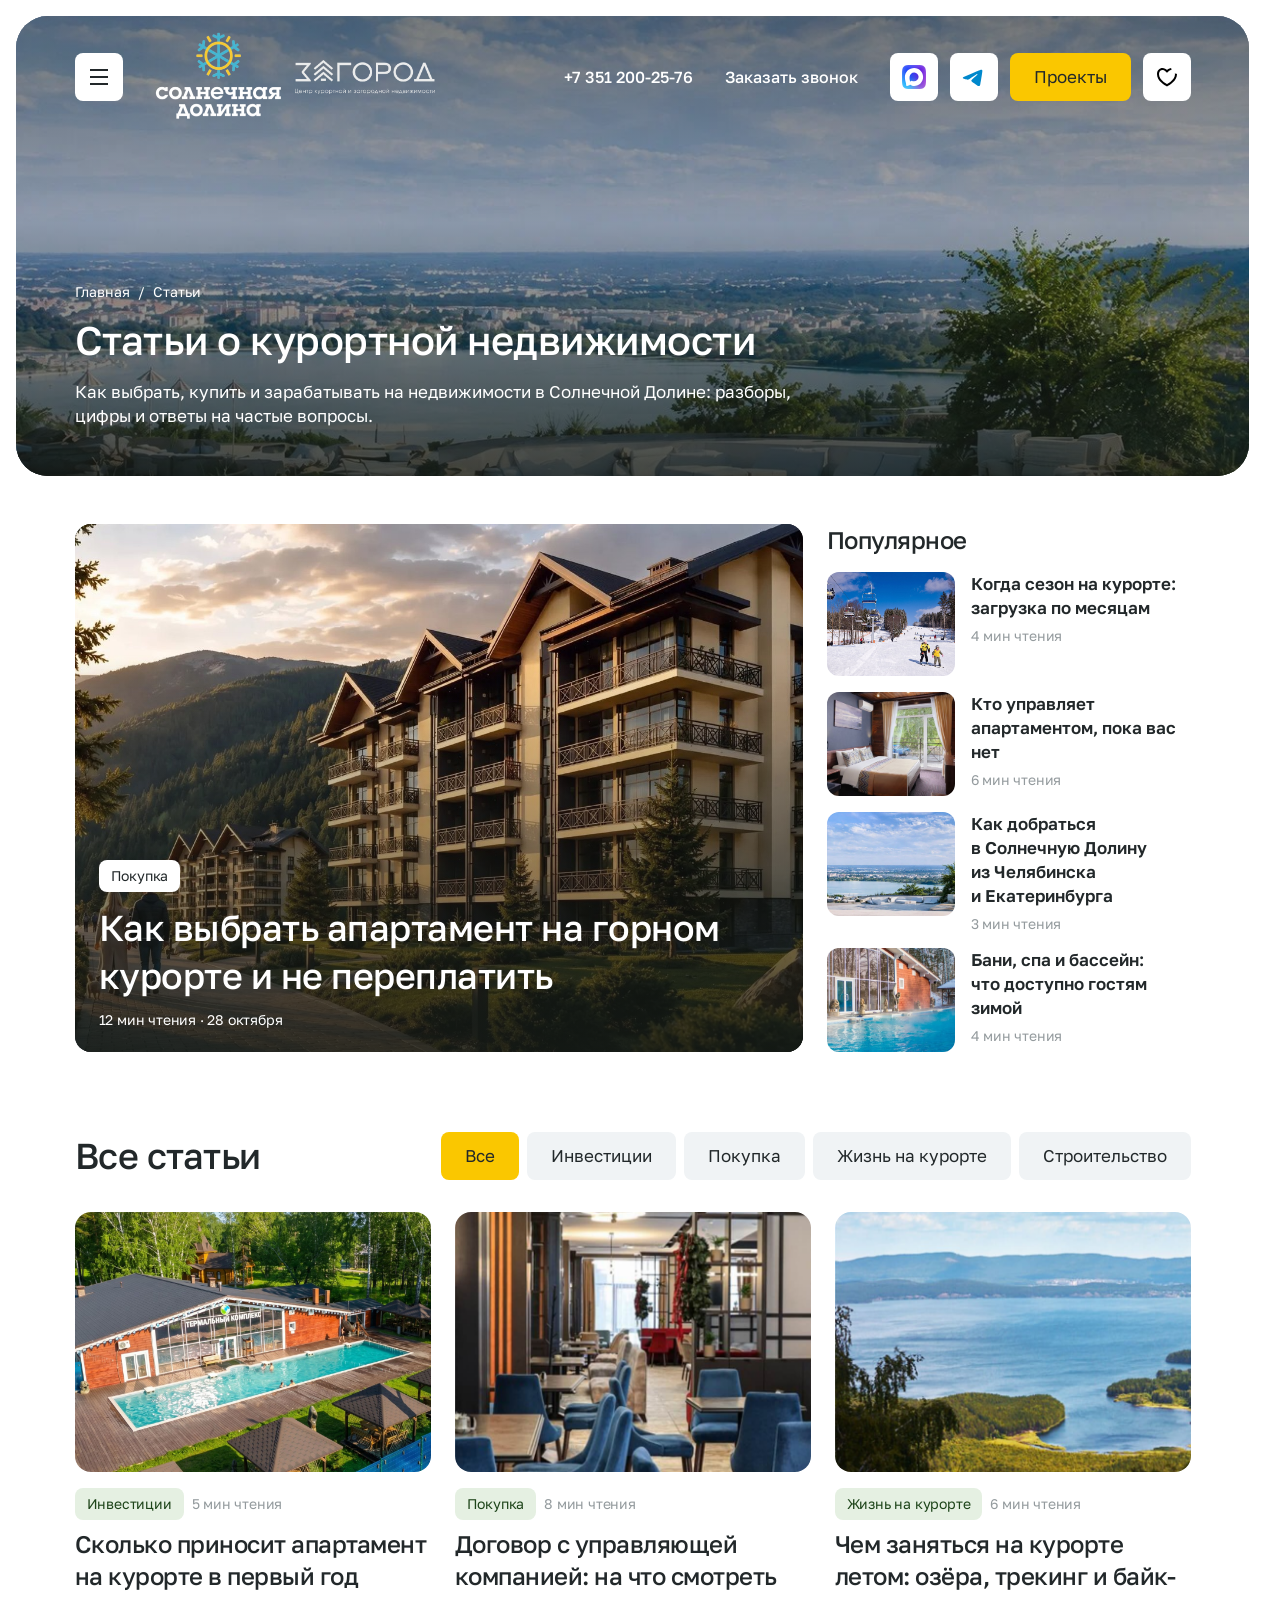
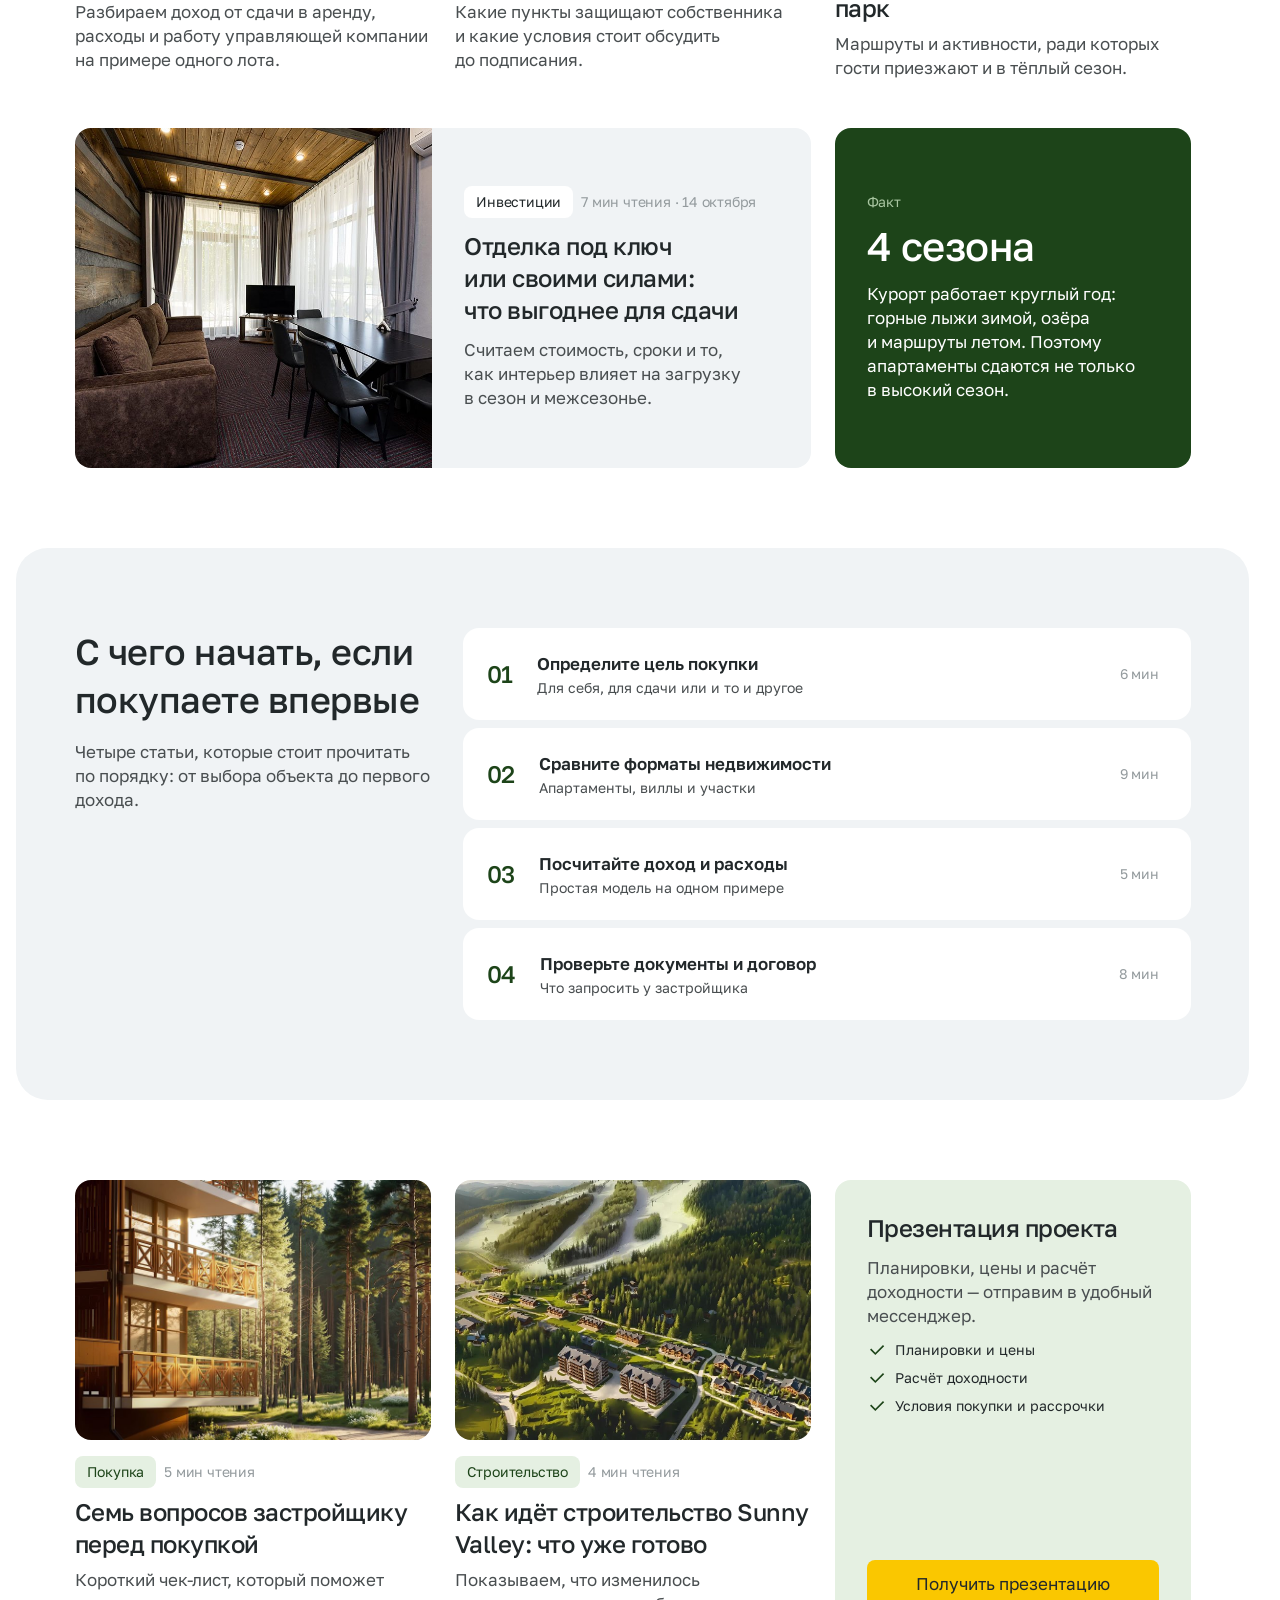
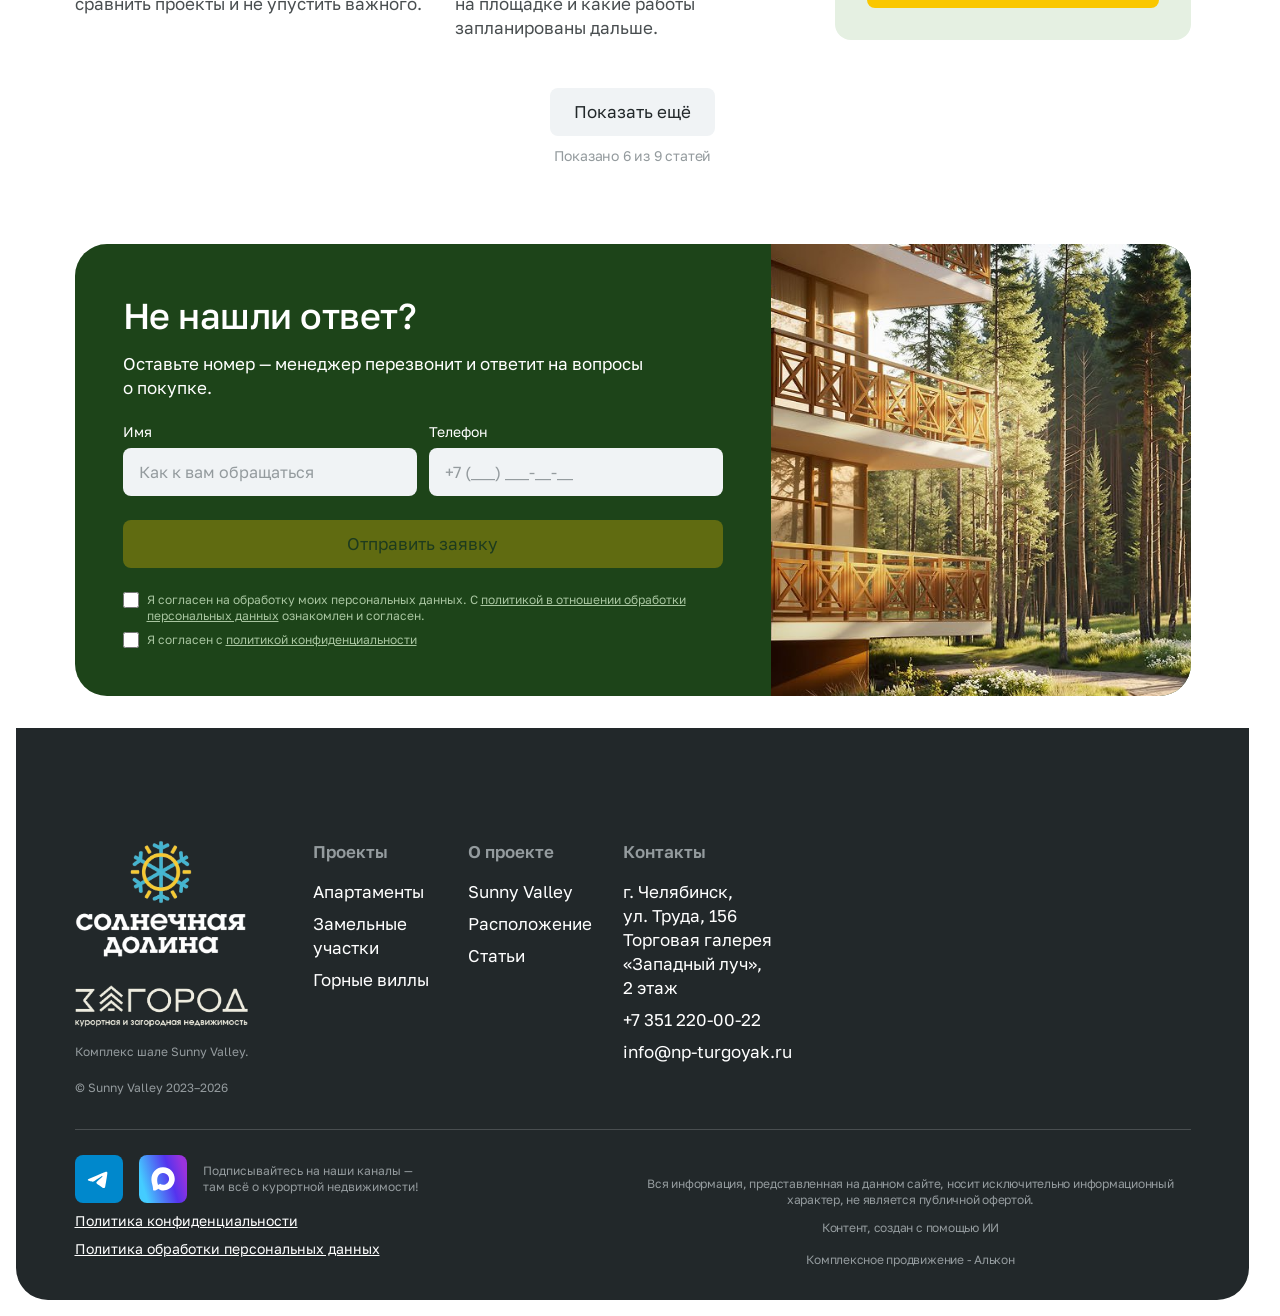
==== commit f284cfbf: "Fix filtered articles layout: single even grid, no jump above filters Co-Authored-By: Claude Opus 5." ====
--- a/articles.html
+++ b/articles.html
@@ -178,7 +178,7 @@
 
 <main>
 <div class="container">
-  <section class="articles-featured" data-article-curated aria-label="Главное">
+  <section class="articles-featured" aria-label="Главное">
     <article class="article-card article-card_featured">
       <img class="article-card__image" src="assets/img/hero-apartments.jpg" alt="" width="856" height="520">
       <div class="article-card__body">
@@ -319,7 +319,7 @@
 </section>
 
 <div class="container">
-  <section class="articles-section" aria-label="Ещё статьи">
+  <section class="articles-section" data-article-curated aria-label="Ещё статьи">
     <div class="articles-grid">
   <article class="article-card" data-article-category="purchase">
     <img class="article-card__image" src="assets/img/balcony-forest.jpg" alt="" loading="lazy" width="416" height="260">
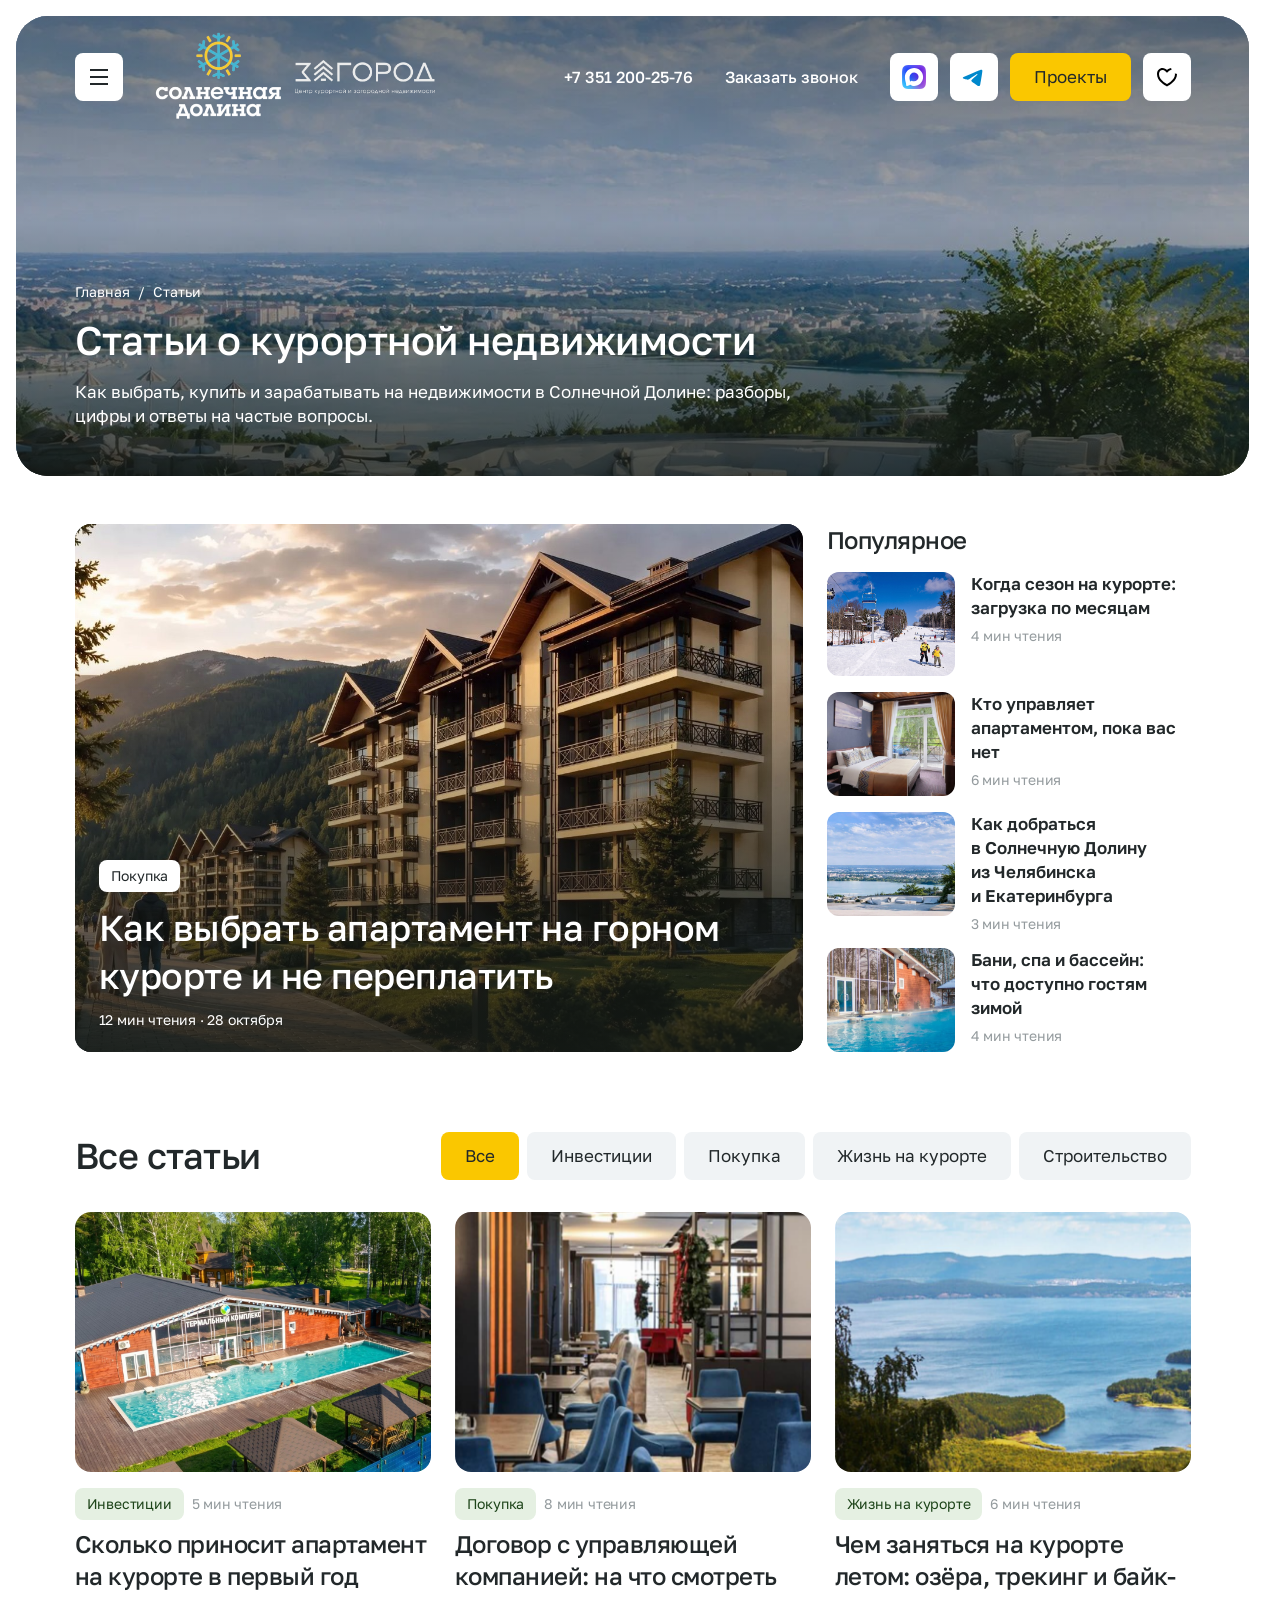
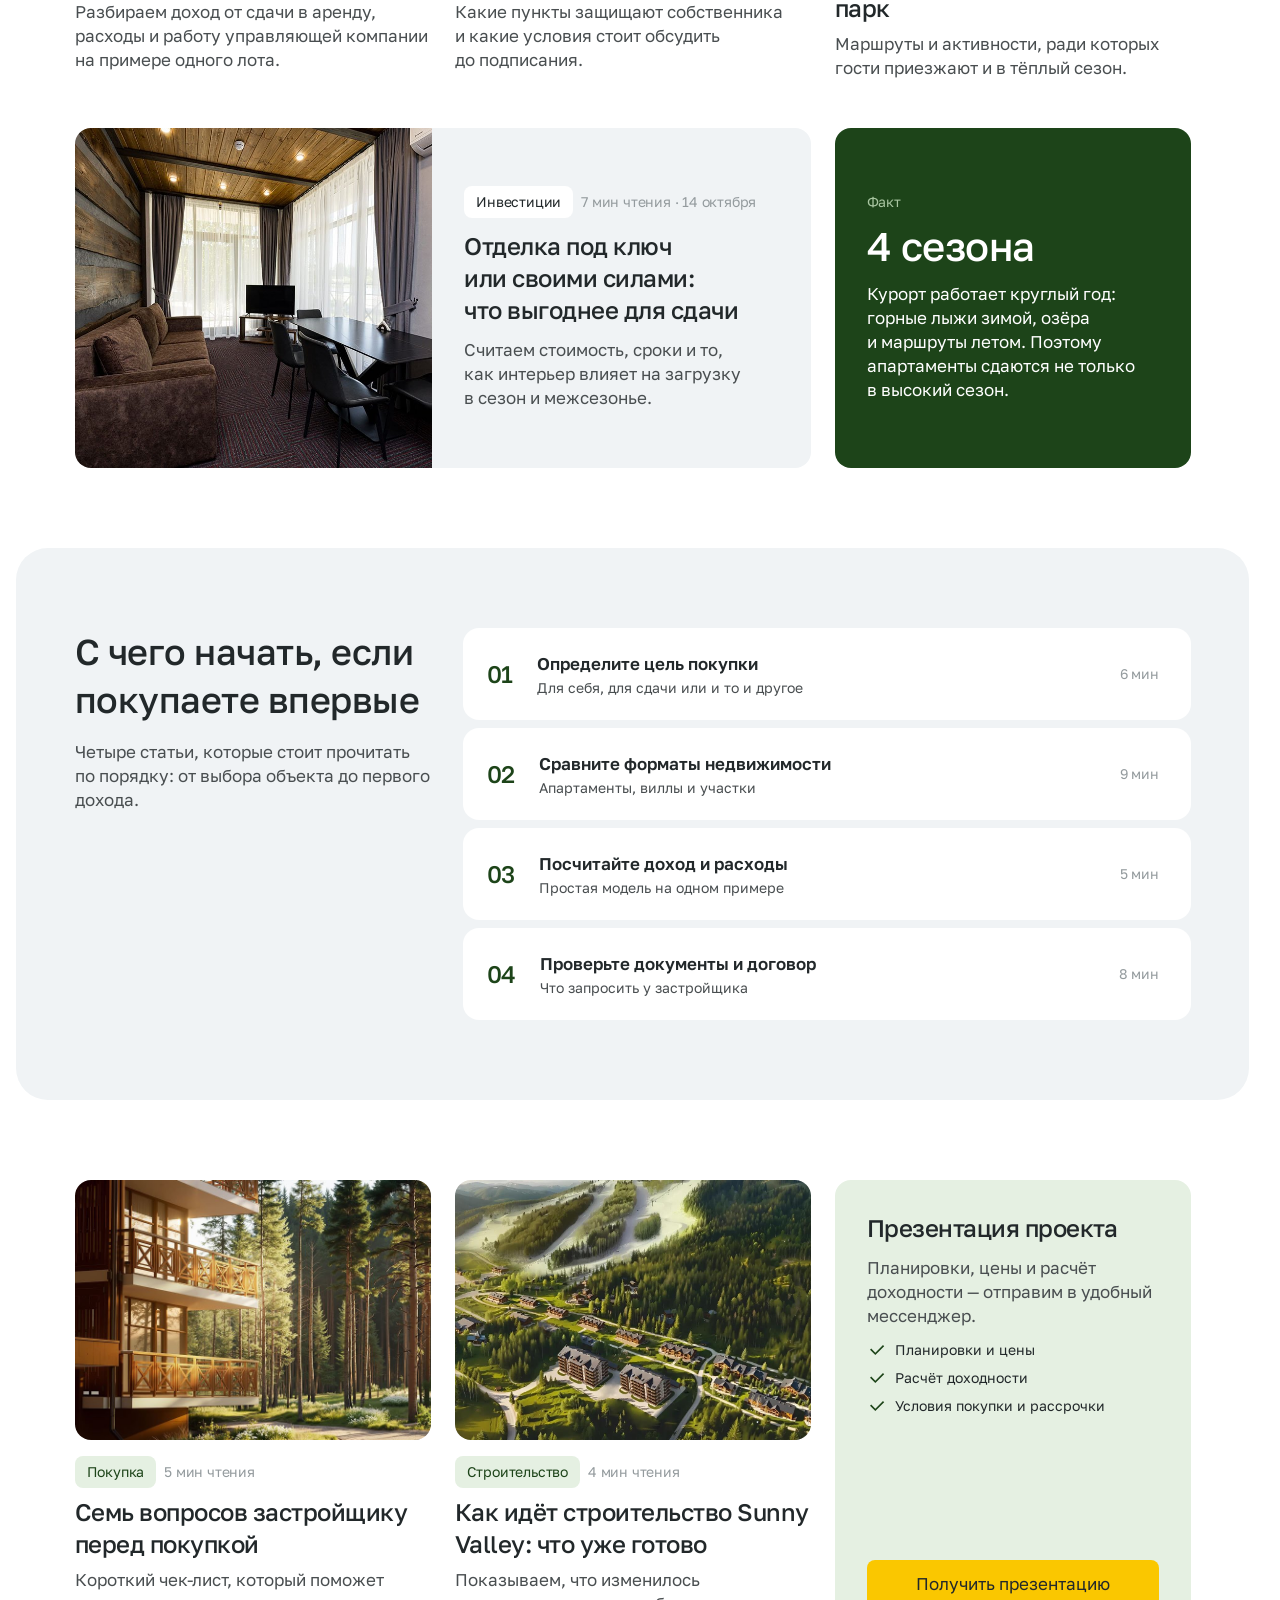
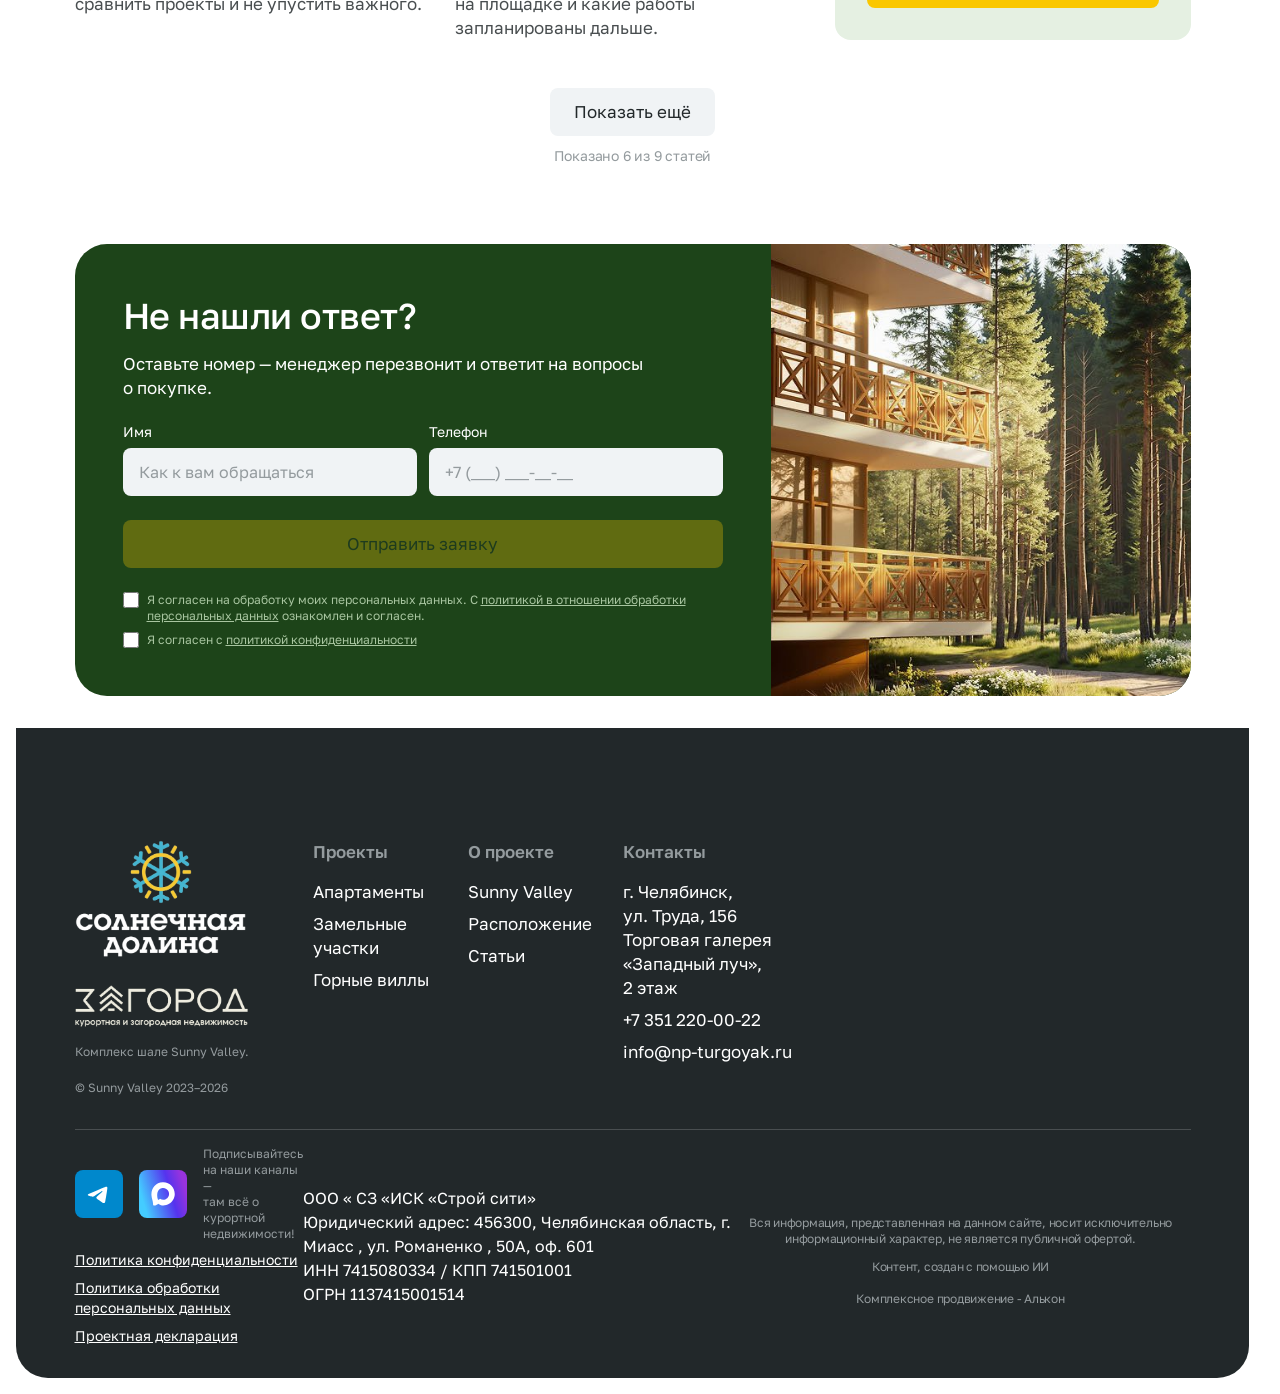
==== commit 38fb3728: "Sync preview footer with live site: legal details and project declaration Co-Authored-By: Claude Opu" ====
--- a/articles.html
+++ b/articles.html
@@ -4,6 +4,8 @@
   <meta charset="UTF-8">
   <meta name="viewport" content="width=device-width, initial-scale=1.0">
   <meta name="format-detection" content="telephone=no">
+  <!-- Preview only: remove on release, otherwise the page stays out of search. -->
+  <meta name="robots" content="noindex, nofollow">
   <title>Статьи о курортной недвижимости — Солнечная Долина</title>
   <meta name="description" content="Как выбрать, купить и зарабатывать на недвижимости в Солнечной Долине: разборы, цифры и ответы на частые вопросы.">
   <link rel="preconnect" href="https://fonts.googleapis.com">
@@ -500,7 +502,15 @@
         <div class="footer__links-wrapper">
         <a href="/privacy-policy" class="footer__policy-link" target="_blank">Политика конфиденциальности</a>
         <a href="/personal-data" class="footer__policy-link" target="_blank">Политика обработки персональных данных</a>
-        </div>
+        <a href="assets/docs/project-declaration.pdf" class="footer__policy-link" target="_blank">Проектная декларация</a>
+        </div>
+      </div>
+
+      <div class="footer__legal">
+        <p>ООО « СЗ «ИСК «Строй сити»</p>
+        <p>Юридический адрес: 456300, Челябинская область, г. Миасс , ул. Романенко , 50А, оф. 601</p>
+        <p>ИНН 7415080334 / КПП 741501001</p>
+        <p>ОГРН 1137415001514</p>
       </div>
 
       <div class="footer__info-dev">
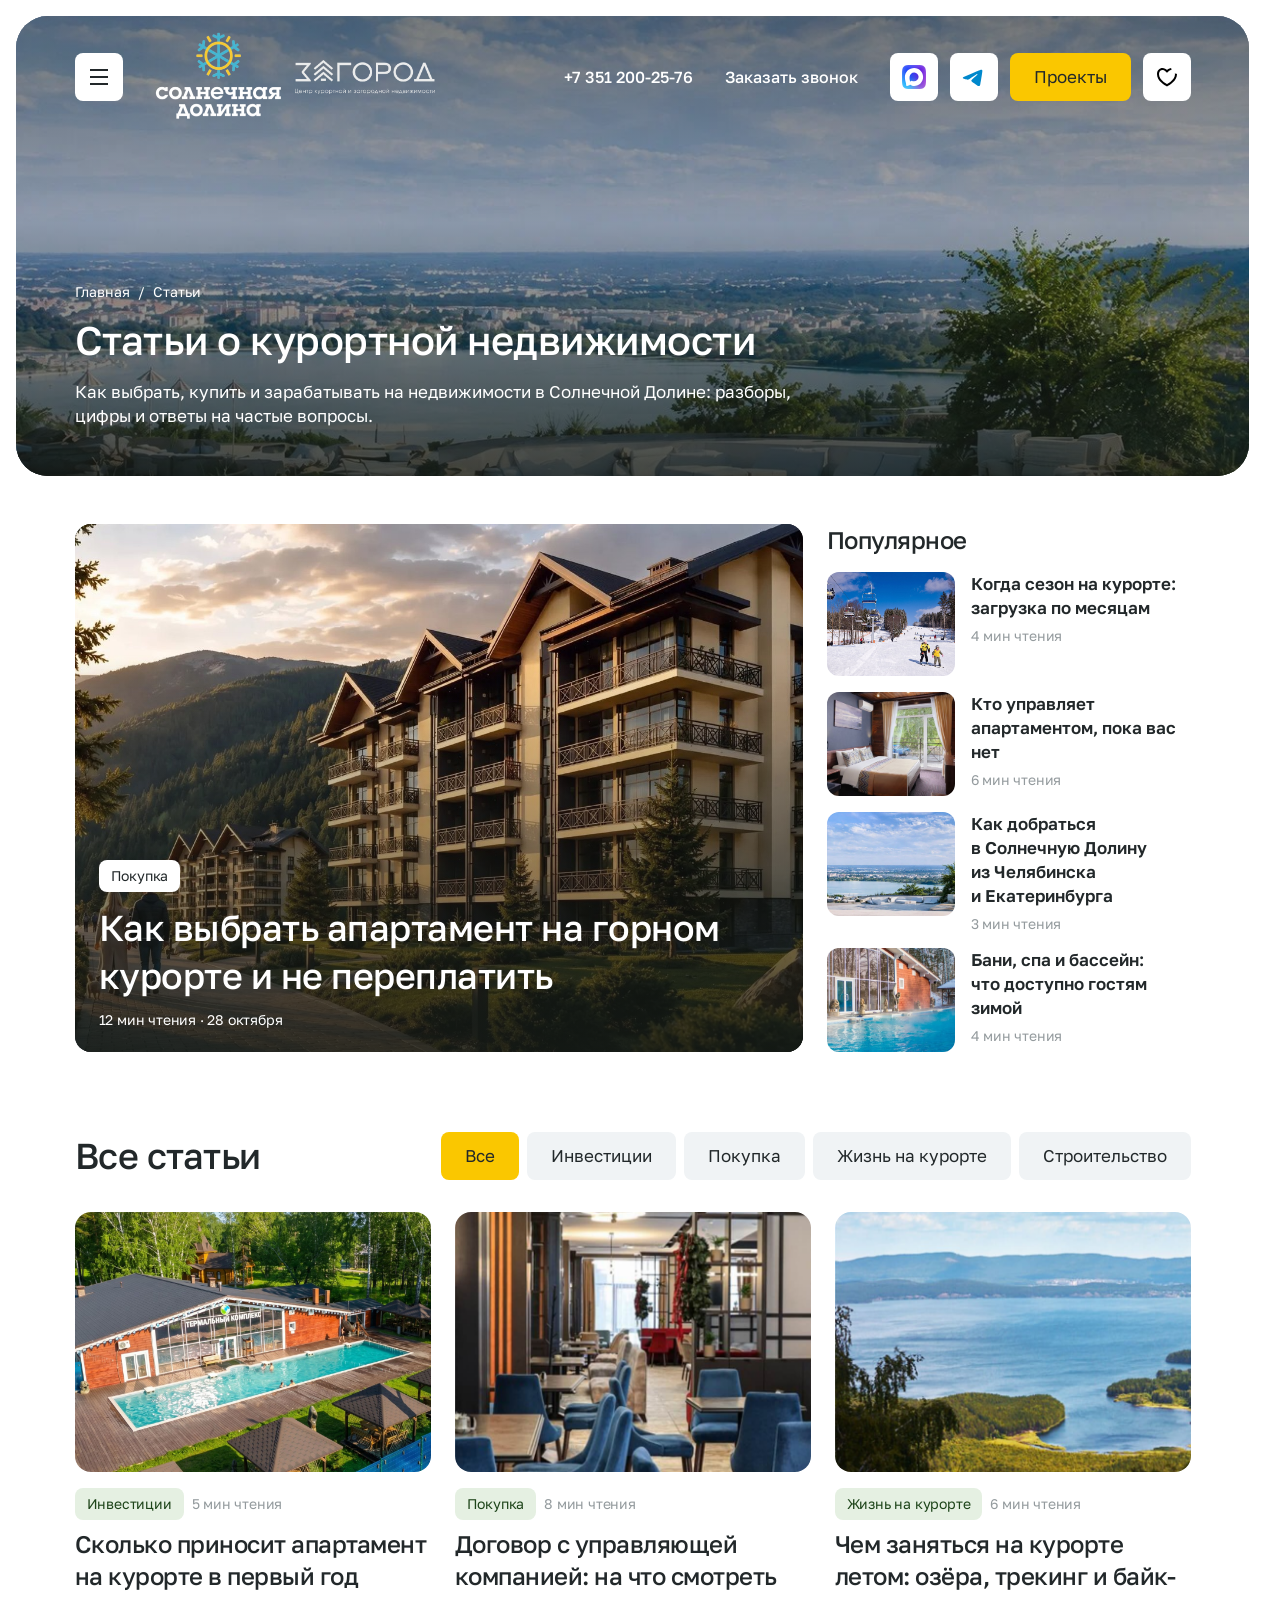
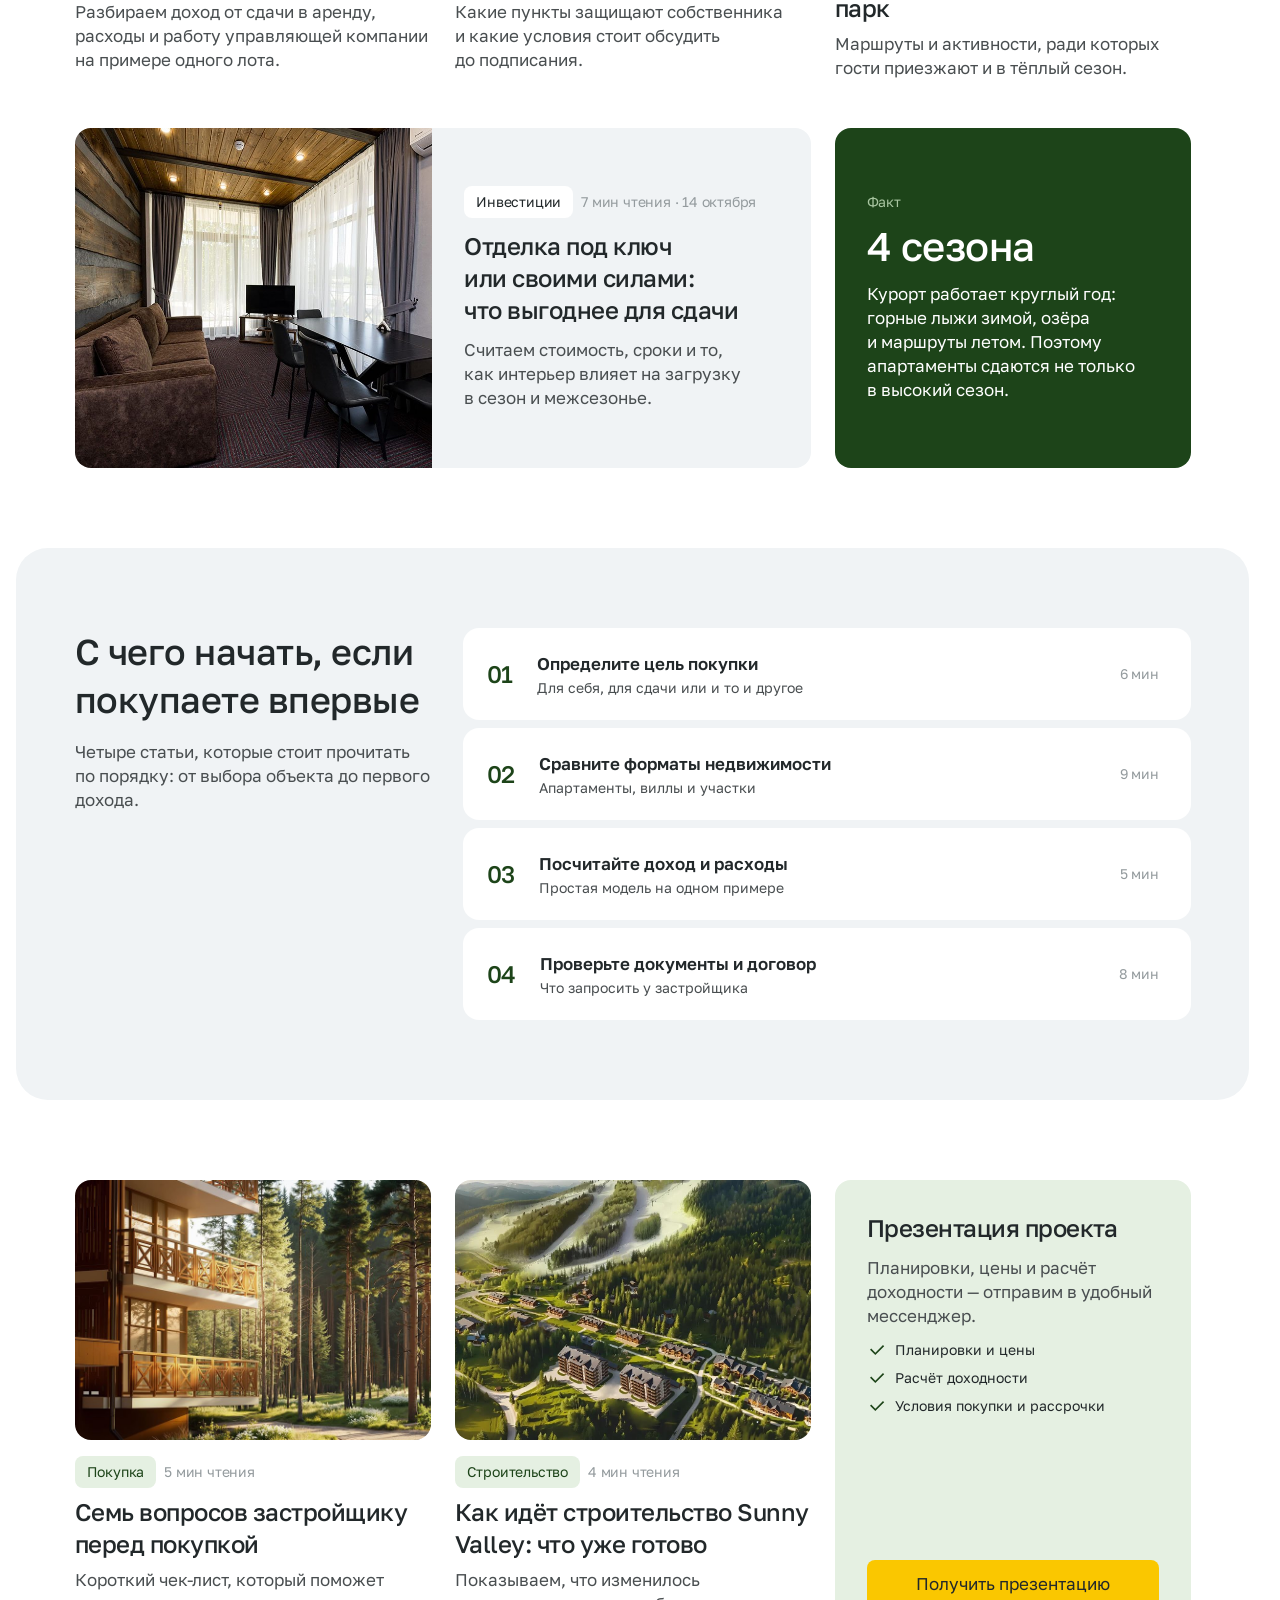
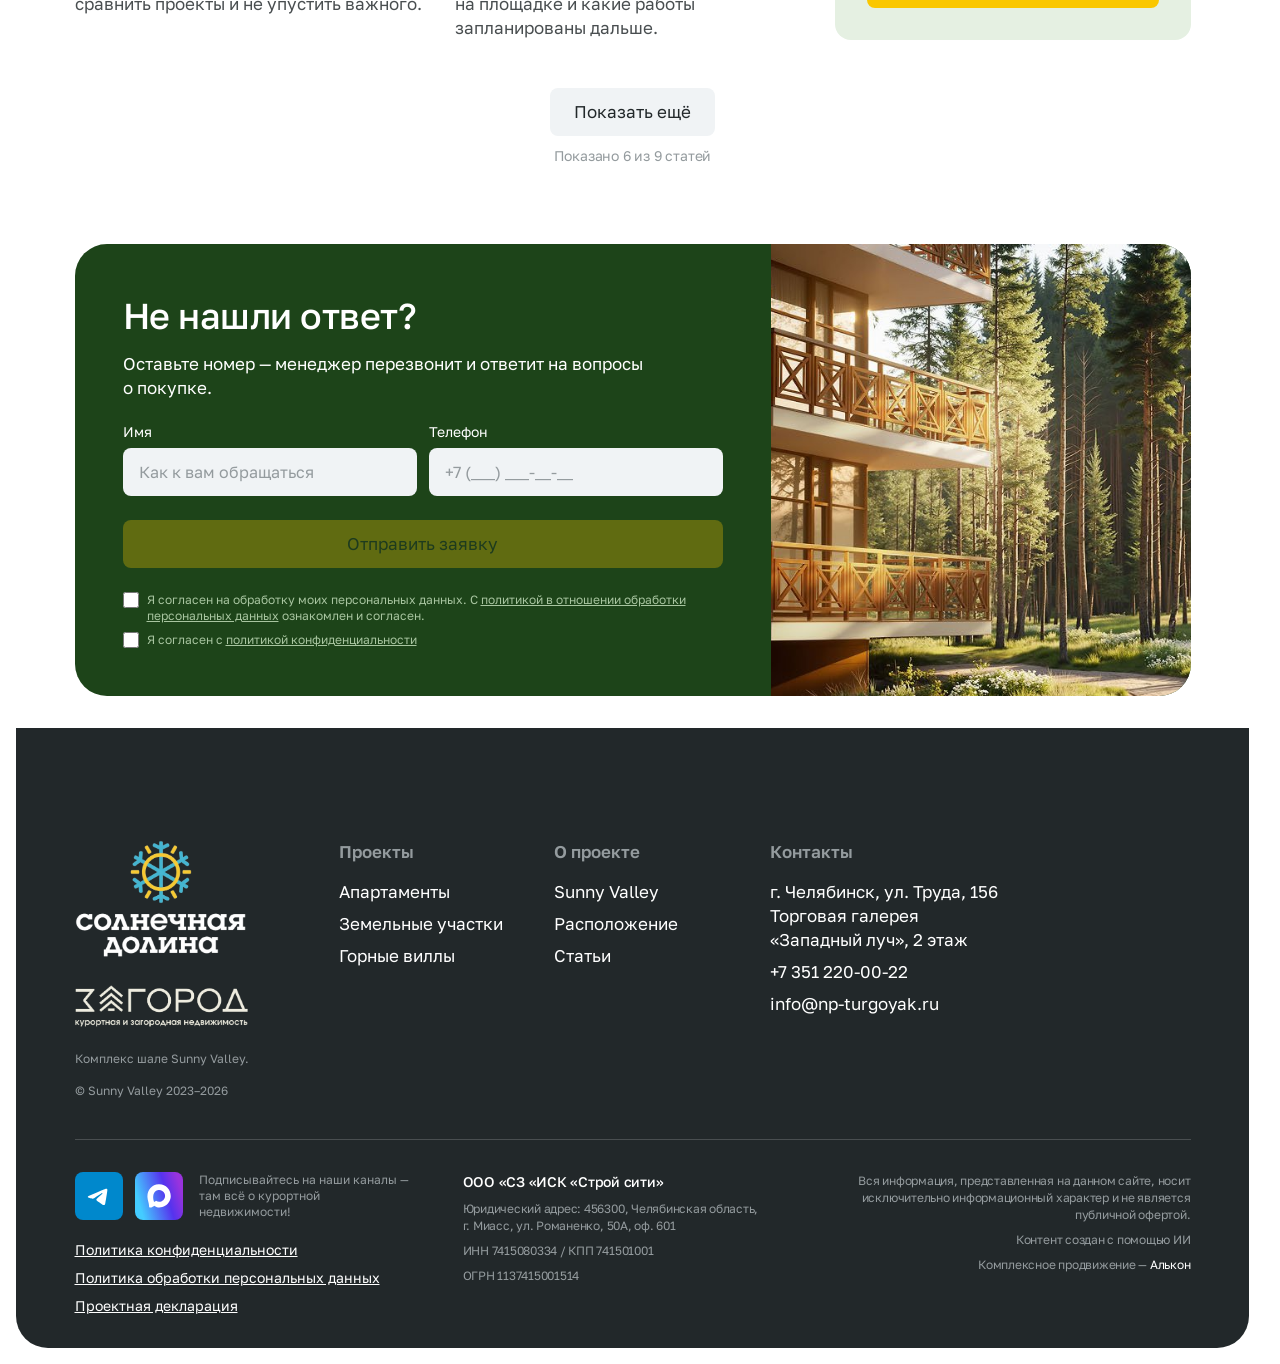
==== commit 87bb95da: "Tidy up footer layout on desktop and mobile Footer layout moves to footer.css, which overrides the s" ====
--- a/articles.html
+++ b/articles.html
@@ -15,6 +15,8 @@
   <link rel="stylesheet" href="assets/css/site/fav-aparts.css">
   <link rel="stylesheet" href="assets/css/site/site-inline.css">
   <link rel="stylesheet" href="assets/css/articles.css">
+  <!-- Footer layout: goes to the site together with the footer markup. -->
+  <link rel="stylesheet" href="assets/css/footer.css">
 </head>
 <body id="up" class="main-body articles-page">
 <!-- SITE HEADER: comes from the site template -->
@@ -439,7 +441,7 @@
           </h6>
           <nav class="footer__nav">
             <a href="/apartments/" class="footer__link">Апартаменты</a>
-            <a href="/4sezona/" class="footer__link">Замельные участки</a>
+            <a href="/4sezona/" class="footer__link">Земельные участки</a>
             <a href="/houses/" class="footer__link">Горные виллы</a>
           </nav>
         </div>
@@ -495,7 +497,7 @@
             <svg xmlns="http://www.w3.org/2000/svg" width="24" height="24" viewBox="0 0 720 720"><path fill="#fff" d="M350.4,9.6C141.8,20.5,4.1,184.1,12.8,390.4c3.8,90.3,40.1,168,48.7,253.7,2.2,22.2-4.2,49.6,21.4,59.3,31.5,11.9,79.8-8.1,106.2-26.4,9-6.1,17.6-13.2,24.2-22,27.3,18.1,53.2,35.6,85.7,43.4,143.1,34.3,299.9-44.2,369.6-170.3C799.6,291.2,622.5-4.6,350.4,9.6h0ZM269.4,504c-11.3,8.8-22.2,20.8-34.7,27.7-18.1,9.7-23.7-.4-30.5-16.4-21.4-50.9-24-137.6-11.5-190.9,16.8-72.5,72.9-136.3,150-143.1,78-6.9,150.4,32.7,183.1,104.2,72.4,159.1-112.9,316.2-256.4,218.6h0Z"/></svg>
           </a>
           <span class="footer__tg-link-text">
-            Подписывайтесь на наши каналы —<br>там всё о курортной недвижимости!
+            Подписывайтесь на&nbsp;наши каналы&nbsp;—<br>там всё о&nbsp;курортной недвижимости!
           </span>
         </div>
 
@@ -507,23 +509,18 @@
       </div>
 
       <div class="footer__legal">
-        <p>ООО « СЗ «ИСК «Строй сити»</p>
-        <p>Юридический адрес: 456300, Челябинская область, г. Миасс , ул. Романенко , 50А, оф. 601</p>
-        <p>ИНН 7415080334 / КПП 741501001</p>
-        <p>ОГРН 1137415001514</p>
+        <p class="footer__legal-name">ООО «СЗ «ИСК «Строй сити»</p>
+        <p>Юридический адрес: 456300, Челябинская область, г.&nbsp;Миасс, ул.&nbsp;Романенко, 50А,&nbsp;оф.&nbsp;601</p>
+        <p>ИНН&nbsp;7415080334 / КПП&nbsp;741501001</p>
+        <p>ОГРН&nbsp;1137415001514</p>
       </div>
 
       <div class="footer__info-dev">
-        <div class="footer__info-dev-info">
-          Вся информация, представленная на данном сайте, носит исключительно информационный характер, не является публичной офертой.
-        </div>
-        <div>
-         Контент, создан с помощью ИИ
-        </div>
-        <br>
-        <div>
-         Комплексное продвижение - <a href="https://www.alkon.pro/" target="_blank" class="footer__dev-link">Алькон</a>
-        </div>
+        <p class="footer__info-dev-info">
+          Вся информация, представленная на&nbsp;данном сайте, носит исключительно информационный характер и&nbsp;не&nbsp;является публичной офертой.
+        </p>
+        <p>Контент создан с&nbsp;помощью ИИ</p>
+        <p>Комплексное продвижение&nbsp;— <a href="https://www.alkon.pro/" target="_blank" class="footer__dev-link">Алькон</a></p>
       </div>
     </div>
   </div>
--- a/assets/css/footer.css
+++ b/assets/css/footer.css
@@ -0,0 +1,304 @@
+/*
+ * Footer layout. Load after fav-aparts.css: it replaces the footer rules
+ * scattered across that file, so the selectors are scoped with .footer to win.
+ */
+
+/* ---------- Top: logos, navigation, contacts, ratings ---------- */
+.footer .footer__container {
+  display: grid;
+  grid-template-columns: 200px minmax(0, 1fr);
+  gap: 0 64px;
+  padding-bottom: 40px;
+  border-bottom: 1px solid var(--gray-secondary-color);
+}
+
+.footer .footer__info {
+  display: flex;
+  flex-direction: column;
+  align-items: start;
+  gap: 24px;
+  width: auto;
+  max-width: none;
+}
+
+.footer .footer__info-logo-link {
+  display: flex;
+  flex-direction: column;
+  align-items: start;
+  gap: 24px;
+}
+
+.footer .footer__info-text {
+  font-size: 12px;
+  line-height: 16px;
+}
+
+.footer .footer__links-col-wrapper {
+  display: grid;
+  grid-template-columns: minmax(0, 1fr) minmax(0, 1fr) minmax(0, 1.3fr) auto;
+  gap: 32px;
+  width: auto;
+}
+
+.footer .footer__links-col,
+.footer .footer__contacts {
+  width: auto;
+  max-width: none;
+}
+
+.footer .footer__contacts-container {
+  flex-direction: column;
+  gap: 8px;
+}
+
+.footer .footer__addresses {
+  display: block;
+}
+
+.footer .footer__clickable-link {
+  white-space: nowrap;
+}
+
+/* The template outputs an empty second address line. */
+.footer .footer__contacts-address-text:empty,
+.footer .footer__contacts-address-text:only-child ~ .footer__contacts-address-text {
+  display: none;
+}
+
+.footer .footer__widgets-wrapper {
+  flex-direction: column;
+  align-items: end;
+  gap: 8px;
+}
+
+/* ---------- Bottom: socials and documents, legal details, disclaimer ---------- */
+.footer .footer__bottom-container {
+  display: grid;
+  grid-template-columns: minmax(0, 1fr) minmax(0, 1fr) minmax(0, 1fr);
+  align-items: start;
+  gap: 32px 48px;
+  padding-top: 32px;
+}
+
+.footer .footer__tg-link-wrapper {
+  flex-direction: column;
+  align-items: start;
+  gap: 20px;
+  width: auto;
+}
+
+.footer .footer__tg-link {
+  gap: 12px;
+}
+
+/* The forced line break from the template tears the text in narrow columns. */
+.footer .footer__tg-link-text {
+  max-width: 210px;
+  margin-left: 4px;
+}
+
+.footer .footer__tg-link-text br {
+  display: none;
+}
+
+.footer .footer__links-wrapper {
+  align-items: start;
+  gap: 8px;
+}
+
+.footer .footer__legal,
+.footer .footer__info-dev {
+  display: flex;
+  flex-direction: column;
+  gap: 8px;
+  width: auto;
+  max-width: none;
+  margin: 0;
+  font-size: 12px;
+  line-height: 17px;
+  letter-spacing: -0.02em;
+  font-weight: 400;
+  color: var(--gray-tertiary-color);
+  overflow-wrap: break-word;
+}
+
+.footer .footer__legal p,
+.footer .footer__info-dev p {
+  margin: 0;
+}
+
+.footer .footer__legal {
+  text-align: left;
+}
+
+.footer .footer__legal-name {
+  font-size: 14px;
+  line-height: 20px;
+  font-weight: 500;
+  color: var(--white);
+}
+
+.footer .footer__info-dev {
+  justify-self: end;
+  max-width: 400px;
+  text-align: right;
+}
+
+/* Overrides the centred text the site sets on every child. */
+.footer .footer__info-dev * {
+  text-align: inherit;
+}
+
+.footer .footer__info-dev-info {
+  margin-bottom: 8px;
+}
+
+.footer .footer__dev-link {
+  color: var(--white);
+}
+
+/* ---------- 992–1199: narrower container ---------- */
+@media (max-width: 1199px) {
+  .footer .footer__container {
+    gap: 0 40px;
+  }
+
+  .footer .footer__links-col-wrapper {
+    grid-template-columns: auto auto minmax(0, 1fr) auto;
+    gap: 24px;
+  }
+
+  .footer .footer__bottom-container {
+    grid-template-columns: minmax(0, 1.3fr) minmax(0, 1fr) minmax(0, 1fr);
+    gap: 32px;
+  }
+}
+
+/* ---------- Tablet: logos above, legal details next to socials ---------- */
+@media (max-width: 991px) {
+  .footer .footer__container {
+    grid-template-columns: minmax(0, 1fr);
+    gap: 40px;
+  }
+
+  .footer .footer__info {
+    flex-direction: row;
+    align-items: end;
+    justify-content: space-between;
+    gap: 24px;
+    width: 100%;
+  }
+
+  .footer .footer__info-logo-link {
+    flex-direction: row;
+    align-items: center;
+    gap: 32px;
+  }
+
+  .footer .footer__info-text {
+    text-align: right;
+  }
+
+  .footer .footer__links-col-wrapper {
+    grid-template-columns: minmax(0, 1fr) minmax(0, 1fr) minmax(0, 1.3fr);
+    gap: 32px 24px;
+    width: 100%;
+  }
+
+  .footer .footer__links-col:has(.footer__widgets-wrapper) {
+    grid-column: 1 / -1;
+  }
+
+  .footer .footer__widgets-wrapper {
+    flex-direction: row;
+    justify-content: start;
+    align-items: start;
+  }
+
+  /* Same columns as the navigation above, so the legal details line up with "Контакты". */
+  .footer .footer__bottom-container {
+    grid-template-columns: minmax(0, 1fr) minmax(0, 1fr) minmax(0, 1.3fr);
+    gap: 32px 24px;
+  }
+
+  .footer .footer__tg-link-wrapper {
+    grid-column: 1 / 3;
+  }
+
+  .footer .footer__info-dev {
+    grid-column: 1 / -1;
+    justify-self: stretch;
+    max-width: none;
+    padding-top: 24px;
+    border-top: 1px solid var(--gray-secondary-color);
+    text-align: left;
+  }
+
+  .footer .footer__info-dev-info {
+    max-width: 560px;
+  }
+}
+
+/* ---------- Phone: one column, everything aligned left ---------- */
+@media (max-width: 767px) {
+  .footer {
+    padding-top: 48px;
+  }
+
+  .footer .footer__info {
+    flex-direction: column;
+    align-items: start;
+  }
+
+  .footer .footer__info-text {
+    text-align: left;
+  }
+
+  .footer .footer__links-col-wrapper {
+    grid-template-columns: minmax(0, 1fr) minmax(0, 1fr);
+  }
+
+  .footer .footer__contacts {
+    grid-column: 1 / -1;
+  }
+
+  .footer .footer__bottom-container {
+    grid-template-columns: minmax(0, 1fr);
+    gap: 28px;
+  }
+
+  .footer .footer__tg-link-wrapper {
+    grid-column: auto;
+  }
+
+  .footer .footer__tg-link-wrapper,
+  .footer .footer__links-wrapper {
+    align-items: start;
+  }
+}
+
+@media (max-width: 575px) {
+  .footer .footer__info-logo-link {
+    flex-direction: row;
+    align-items: center;
+    gap: 24px;
+  }
+
+  .footer .footer__info-logo {
+    width: 136px;
+  }
+
+  .footer .footer__info {
+    gap: 16px;
+  }
+}
+
+@media (max-width: 374px) {
+  .footer .footer__links-col-wrapper {
+    grid-template-columns: minmax(0, 1fr);
+  }
+
+  .footer .footer__widgets-wrapper {
+    flex-direction: column;
+  }
+}
